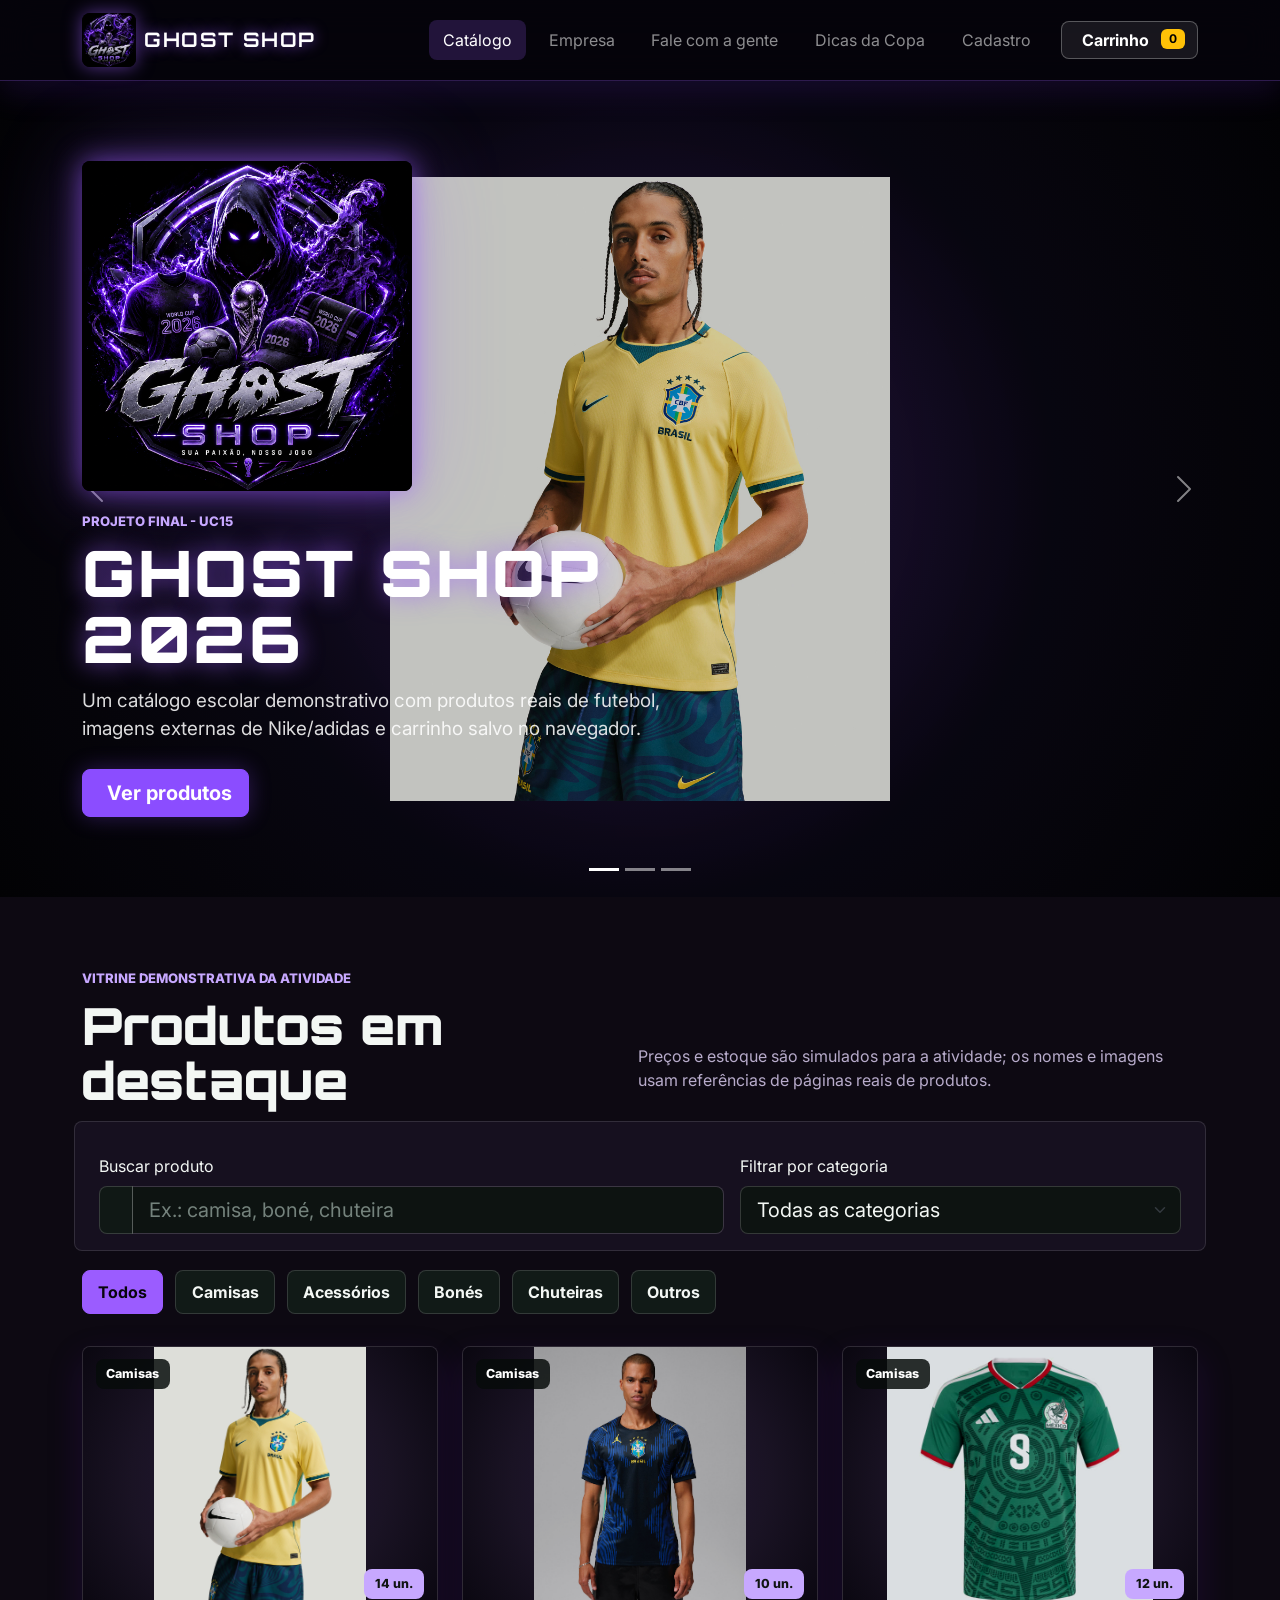
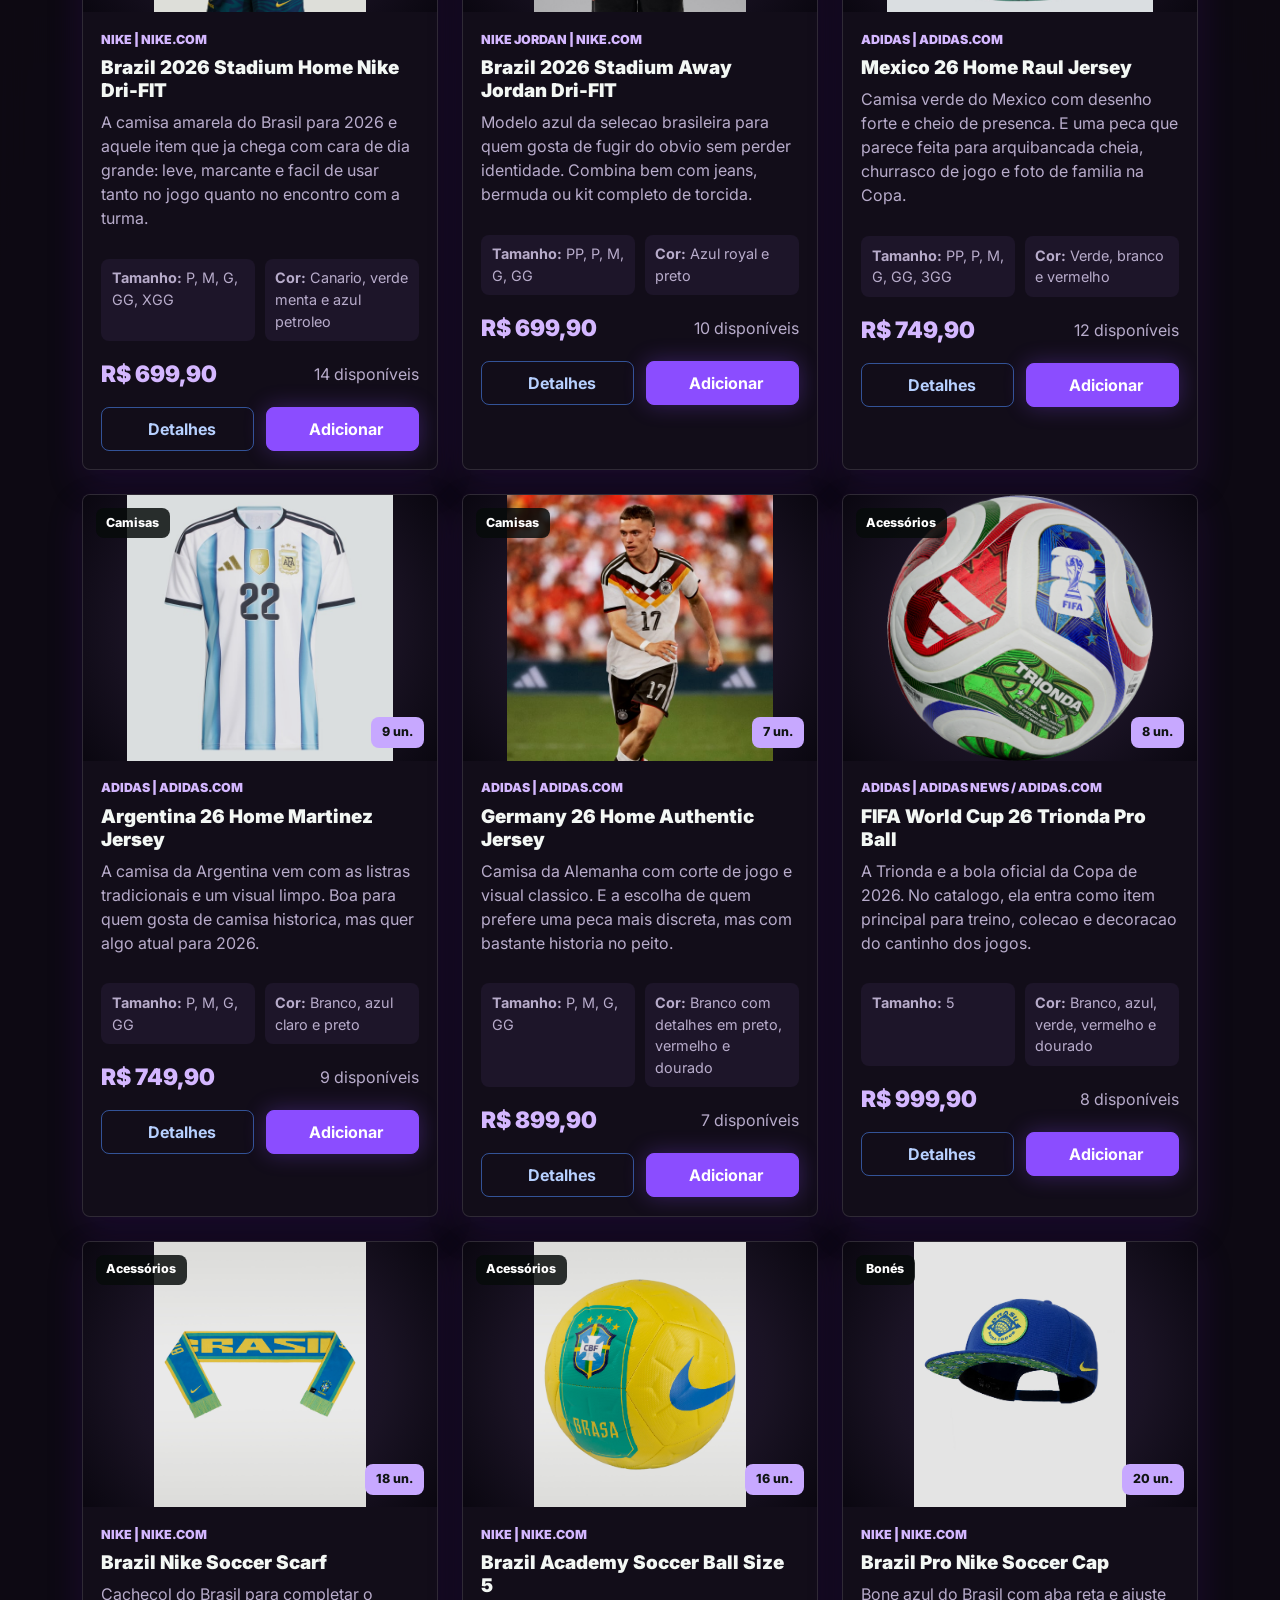
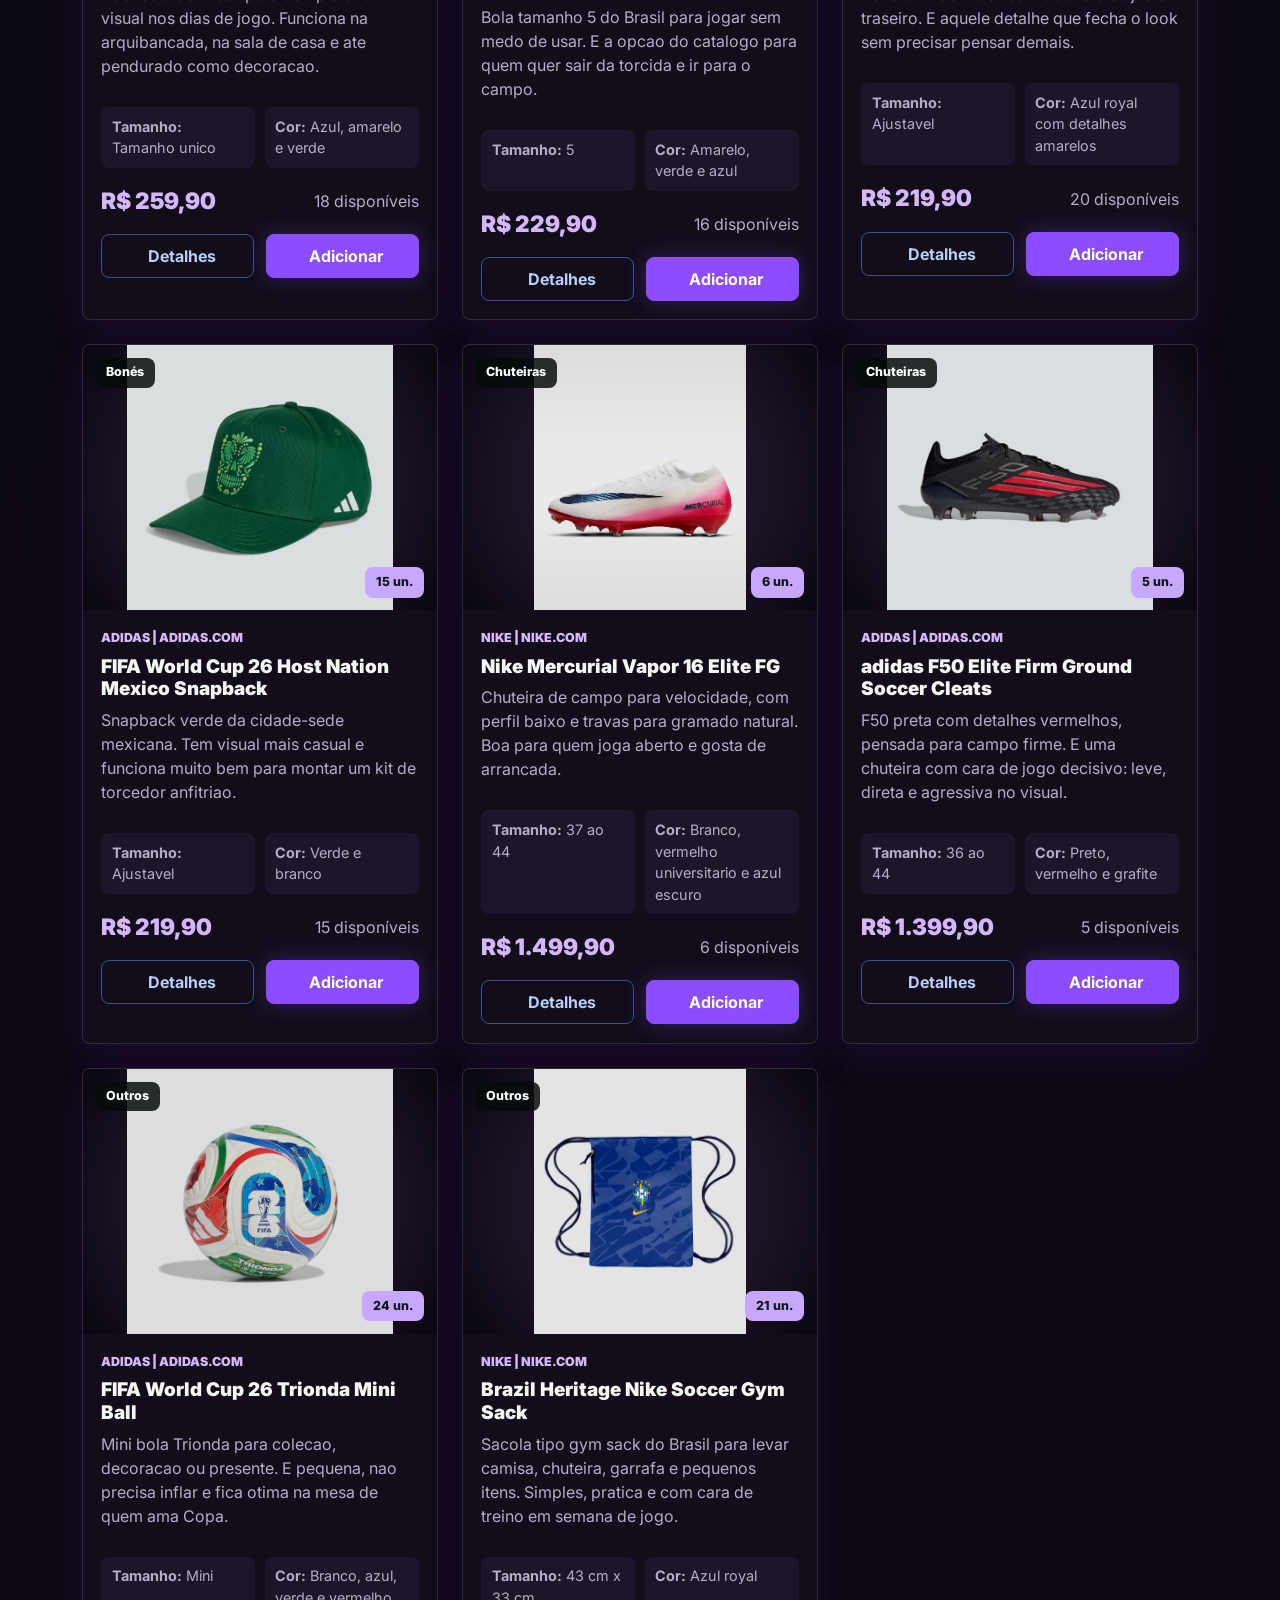
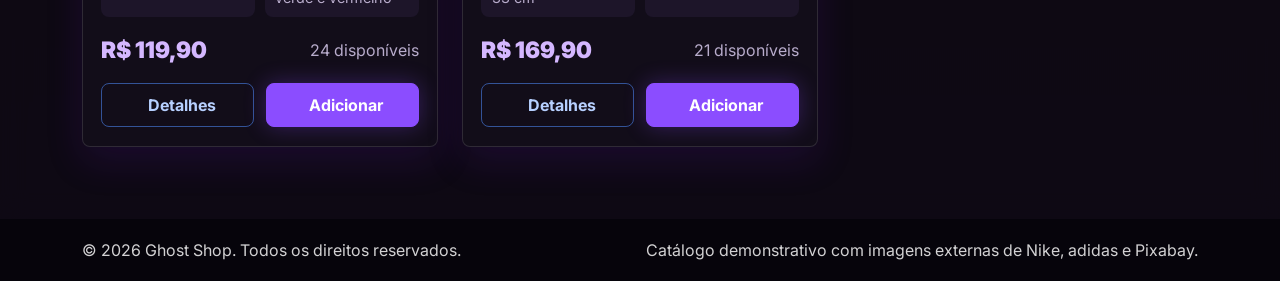
==== index.html @ df24306e "Adicionar site Ghost Shop" ====
<!DOCTYPE html>
<html lang="pt-BR">
<head>
  <meta charset="UTF-8">
  <meta name="viewport" content="width=device-width, initial-scale=1.0">
  <title>Ghost Shop | Catálogo da Copa 2026</title>
  <link href="https://cdn.jsdelivr.net/npm/bootstrap@5.3.3/dist/css/bootstrap.min.css" rel="stylesheet">
  <link rel="stylesheet" href="styles.css">
</head>
<body>
  <nav class="navbar navbar-expand-lg navbar-dark app-navbar sticky-top" aria-label="Navegação principal">
    <div class="container">
      <a class="navbar-brand ghost-brand fw-bold d-flex align-items-center gap-2" href="index.html">
        <img class="nav-logo" src="img/Logo%20copa.png" onerror="this.onerror=null;this.src='img/ghost-shop-logo.svg';" alt="Logo Ghost Shop">
        <span>Ghost Shop</span>
      </a>
      <button class="navbar-toggler" type="button" data-bs-toggle="collapse" data-bs-target="#mainNavbar" aria-controls="mainNavbar" aria-expanded="false" aria-label="Abrir menu">
        <span class="navbar-toggler-icon"></span>
      </button>
      <div class="collapse navbar-collapse" id="mainNavbar">
        <ul class="navbar-nav ms-auto align-items-lg-center gap-lg-2">
          <li class="nav-item"><a class="nav-link active" href="index.html">Catálogo</a></li>
          <li class="nav-item"><a class="nav-link" href="menu1.html">Empresa</a></li>
          <li class="nav-item"><a class="nav-link" href="menu2.html">Fale com a gente</a></li>
          <li class="nav-item"><a class="nav-link" href="menu3.html">Dicas da Copa</a></li>
          <li class="nav-item"><a class="nav-link" href="cadastro.html">Cadastro</a></li>
        </ul>
        <button class="btn btn-cart ms-lg-3 mt-3 mt-lg-0" type="button" data-bs-toggle="offcanvas" data-bs-target="#cartOffcanvas" aria-controls="cartOffcanvas">
          <i data-lucide="shopping-cart" aria-hidden="true"></i>
          Carrinho
          <span class="badge text-bg-warning ms-1" id="cartBadge">0</span>
        </button>
      </div>
    </div>
  </nav>

  <header class="hero-section">
    <div id="cupCarousel" class="carousel slide carousel-fade h-100" data-bs-ride="carousel" data-bs-interval="4200">
      <div class="carousel-indicators">
        <button type="button" data-bs-target="#cupCarousel" data-bs-slide-to="0" class="active" aria-current="true" aria-label="Imagem 1"></button>
        <button type="button" data-bs-target="#cupCarousel" data-bs-slide-to="1" aria-label="Imagem 2"></button>
        <button type="button" data-bs-target="#cupCarousel" data-bs-slide-to="2" aria-label="Imagem 3"></button>
      </div>
      <div class="carousel-inner h-100">
        <div class="carousel-item active h-100">
          <img src="img/produtos/camisa-brasil-2026-home-nike.png" class="d-block w-100 h-100 object-fit-contain hero-product-media" alt="Camisa Brasil 2026 Nike Dri-FIT">
        </div>
        <div class="carousel-item h-100">
          <img src="img/produtos/bola-trionda-pro-2026-adidas.png" class="d-block w-100 h-100 object-fit-contain hero-product-media" alt="Bola adidas Trionda da Copa do Mundo 2026">
        </div>
        <div class="carousel-item h-100">
          <img src="img/produtos/camisa-mexico-2026-home-adidas.jpg" class="d-block w-100 h-100 object-fit-contain hero-product-media" alt="Camisa México 2026 adidas">
        </div>
      </div>
      <button class="carousel-control-prev" type="button" data-bs-target="#cupCarousel" data-bs-slide="prev" aria-label="Imagem anterior">
        <span class="carousel-control-prev-icon" aria-hidden="true"></span>
      </button>
      <button class="carousel-control-next" type="button" data-bs-target="#cupCarousel" data-bs-slide="next" aria-label="Próxima imagem">
        <span class="carousel-control-next-icon" aria-hidden="true"></span>
      </button>
    </div>
    <div class="hero-copy container">
      <img class="hero-logo" src="img/Logo%20copa.png" onerror="this.onerror=null;this.src='img/ghost-shop-logo.svg';" alt="Logo Ghost Shop">
      <p class="hero-kicker">Projeto Final - UC15</p>
      <h1>Ghost Shop 2026</h1>
      <p>Um catálogo escolar demonstrativo com produtos reais de futebol, imagens externas de Nike/adidas e carrinho salvo no navegador.</p>
      <a class="btn btn-primary btn-lg" href="#catalogo">
        <i data-lucide="trophy" aria-hidden="true"></i>
        Ver produtos
      </a>
    </div>
  </header>

  <main>
    <section class="catalog-section" id="catalogo" aria-labelledby="catalogTitle">
      <div class="container">
        <div class="section-heading">
          <div>
            <p class="section-kicker">Vitrine demonstrativa da atividade</p>
            <h2 id="catalogTitle">Produtos em destaque</h2>
          </div>
          <p class="section-note">Preços e estoque são simulados para a atividade; os nomes e imagens usam referências de páginas reais de produtos.</p>
        </div>

        <div class="toolbar row g-3 align-items-end">
          <div class="col-12 col-lg-7">
            <label class="form-label" for="searchInput">Buscar produto</label>
            <div class="input-group input-group-lg">
              <span class="input-group-text"><i data-lucide="search" aria-hidden="true"></i></span>
              <input type="search" id="searchInput" class="form-control" placeholder="Ex.: camisa, boné, chuteira">
            </div>
          </div>
          <div class="col-12 col-lg-5">
            <label class="form-label" for="categoryFilter">Filtrar por categoria</label>
            <select id="categoryFilter" class="form-select form-select-lg">
              <option value="Todos">Todas as categorias</option>
            </select>
          </div>
        </div>

        <div class="category-pills" id="categoryPills" aria-label="Categorias de produtos"></div>
        <div class="row g-4" id="productsGrid" aria-live="polite"></div>
        <p class="empty-state d-none" id="emptyState">Nenhum produto encontrado para essa busca.</p>
      </div>
    </section>
  </main>

  <aside class="offcanvas offcanvas-end cart-panel" tabindex="-1" id="cartOffcanvas" aria-labelledby="cartTitle">
    <div class="offcanvas-header">
      <div>
        <p class="panel-kicker">Compra simulada</p>
        <h2 class="offcanvas-title" id="cartTitle">Carrinho</h2>
      </div>
      <button type="button" class="btn-close btn-close-white" data-bs-dismiss="offcanvas" aria-label="Fechar"></button>
    </div>
    <div class="offcanvas-body d-flex flex-column">
      <div id="cartItems" class="cart-items"></div>
      <div class="cart-summary mt-auto">
        <div class="d-flex justify-content-between align-items-center">
          <span>Total</span>
          <strong id="cartTotal">R$ 0,00</strong>
        </div>
        <button class="btn btn-pay w-100 mt-3" id="paypalButton">
          <i data-lucide="credit-card" aria-hidden="true"></i>
          Pagar com PayPal
        </button>
        <div id="paypal-button-container" class="paypal-button-container d-none"></div>
        <div id="paypalStatus" class="paypal-status d-none" role="status"></div>
        <!-- Integração usando a pasta local C:\xampp\htdocs\paypal:
          ../paypal/paypal-config.js
          ../paypal/api/create-order.php
          ../paypal/api/capture-order.php
        -->
      </div>
    </div>
  </aside>

  <div class="modal fade" id="productModal" tabindex="-1" aria-labelledby="productModalTitle" aria-hidden="true">
    <div class="modal-dialog modal-lg modal-dialog-centered">
      <div class="modal-content product-modal">
        <div class="modal-header">
          <div>
            <p class="panel-kicker mb-1" id="modalCategory">Categoria</p>
            <h2 class="modal-title" id="productModalTitle">Produto</h2>
          </div>
          <button type="button" class="btn-close" data-bs-dismiss="modal" aria-label="Fechar"></button>
        </div>
        <div class="modal-body">
          <div class="row g-4 align-items-center">
            <div class="col-md-6">
              <img id="modalImage" class="modal-product-image" src="" alt="">
            </div>
            <div class="col-md-6">
              <p id="modalDescription" class="lead"></p>
              <dl class="product-specs">
                <div><dt>Preço</dt><dd id="modalPrice"></dd></div>
                <div><dt>Tamanho</dt><dd id="modalSize"></dd></div>
                <div><dt>Cor</dt><dd id="modalColor"></dd></div>
                <div><dt>Disponível</dt><dd id="modalStock"></dd></div>
                <div><dt>Fonte da imagem</dt><dd id="modalSource"></dd></div>
              </dl>
              <button class="btn btn-primary w-100" id="modalAddButton">
                <i data-lucide="shopping-bag" aria-hidden="true"></i>
                Adicionar ao carrinho
              </button>
            </div>
          </div>
        </div>
      </div>
    </div>
  </div>

  <footer class="site-footer">
    <div class="container d-flex flex-column flex-md-row justify-content-between gap-2">
      <span>&copy; 2026 Ghost Shop. Todos os direitos reservados.</span>
      <span>Catálogo demonstrativo com imagens externas de Nike, adidas e Pixabay.</span>
    </div>
  </footer>

  <script src="https://cdn.jsdelivr.net/npm/bootstrap@5.3.3/dist/js/bootstrap.bundle.min.js"></script>
  <script src="https://unpkg.com/lucide@latest"></script>
  <script src="../paypal/paypal-config.js"></script>
  <script src="script.js"></script>
</body>
</html>
---- styles.css ----
@import url("https://fonts.googleapis.com/css2?family=Inter:wght@400;600;700;800;900&family=Orbitron:wght@600;700;800;900&display=swap");

:root {
  --ink: #f3f7f4;
  --muted: #b8accb;
  --surface: rgba(13, 9, 18, 0.95);
  --surface-strong: #16101f;
  --field: #9b5cff;
  --field-dark: #d4b7ff;
  --gold: #c7a8ff;
  --blue: #8b4dff;
  --red: #ff6464;
  --line: rgba(255, 255, 255, 0.12);
  --shadow: 0 18px 54px rgba(78, 21, 154, 0.28);
}

* {
  box-sizing: border-box;
}

html {
  scroll-behavior: smooth;
}

body {
  min-height: 100vh;
  margin: 0;
  color: var(--ink);
  font-family: "Inter", Arial, Helvetica, sans-serif;
  letter-spacing: 0;
  background:
    linear-gradient(180deg, rgba(4, 3, 8, 0.92), rgba(18, 8, 34, 0.9)),
    url("https://cdn.pixabay.com/photo/2016/11/29/02/05/audience-1866738_1280.jpg") center / cover fixed;
}

img {
  max-width: 100%;
}

a {
  color: inherit;
}

.text-muted {
  color: var(--muted) !important;
}

.app-navbar {
  background: rgba(5, 4, 10, 0.96);
  backdrop-filter: blur(16px);
  border-bottom: 1px solid rgba(155, 92, 255, 0.28);
  box-shadow: 0 12px 30px rgba(82, 30, 160, 0.2);
}

.navbar-brand,
.nav-link {
  letter-spacing: 0;
}

.ghost-brand span {
  font-family: "Orbitron", Arial, sans-serif;
  letter-spacing: 0.08em;
  text-transform: uppercase;
  text-shadow: 0 0 14px rgba(155, 92, 255, 0.75);
}

.nav-logo {
  width: 54px;
  height: 54px;
  border-radius: 8px;
  object-fit: contain;
  background: #030305;
  box-shadow: 0 0 18px rgba(155, 92, 255, 0.55);
}

.nav-link {
  border-radius: 8px;
  padding-inline: 0.9rem !important;
}

.nav-link.active,
.nav-link:hover {
  background: rgba(155, 92, 255, 0.2);
}

.btn {
  display: inline-flex;
  align-items: center;
  justify-content: center;
  gap: 0.5rem;
  border-radius: 8px;
  font-weight: 700;
}

.btn svg,
.input-group-text svg,
.contact-list svg,
.value-card svg {
  width: 1.1rem;
  height: 1.1rem;
}

.btn-primary {
  --bs-btn-bg: var(--blue);
  --bs-btn-border-color: var(--blue);
  --bs-btn-hover-bg: #6e35dd;
  --bs-btn-hover-border-color: #6e35dd;
  --bs-btn-color: #ffffff;
  box-shadow: 0 0 22px rgba(139, 77, 255, 0.3);
}

.btn-outline-primary {
  --bs-btn-color: #b7d0ff;
  --bs-btn-border-color: rgba(79, 140, 255, 0.55);
  --bs-btn-hover-bg: var(--blue);
  --bs-btn-hover-border-color: var(--blue);
  --bs-btn-hover-color: #ffffff;
}

.btn-cart {
  color: #ffffff;
  border: 1px solid rgba(255, 255, 255, 0.28);
  background: rgba(255, 255, 255, 0.08);
}

.btn-cart:hover {
  color: #ffffff;
  background: rgba(255, 255, 255, 0.16);
}

.btn-pay {
  color: #0f2239;
  background: var(--gold);
  border: 0;
}

.btn-pay:hover {
  color: #0f2239;
  background: #ffbf24;
}

.paypal-button-container {
  margin-top: 1rem;
  min-height: 150px;
}

.paypal-status {
  margin-top: 0.9rem;
  padding: 0.85rem;
  border: 1px solid rgba(155, 92, 255, 0.32);
  border-radius: 8px;
  color: var(--field-dark);
  background: rgba(155, 92, 255, 0.12);
  line-height: 1.45;
}

.paypal-status.success {
  color: #9effc8;
  border-color: rgba(62, 219, 126, 0.42);
  background: rgba(62, 219, 126, 0.12);
}

.paypal-status.error {
  color: #ffb6b6;
  border-color: rgba(255, 100, 100, 0.42);
  background: rgba(255, 100, 100, 0.12);
}

.hero-section {
  position: relative;
  min-height: 72vh;
  overflow: hidden;
  color: #ffffff;
  background: #05040a;
}

.hero-section::after {
  position: absolute;
  inset: 0;
  content: "";
  background:
    linear-gradient(90deg, rgba(4, 3, 8, 0.94), rgba(10, 5, 19, 0.6) 52%, rgba(10, 5, 19, 0.24)),
    linear-gradient(0deg, rgba(4, 3, 8, 0.9), transparent 36%);
  pointer-events: none;
}

.hero-section .carousel,
.hero-section .carousel-inner {
  position: absolute;
  inset: 0;
}

.hero-product-media {
  padding: clamp(3rem, 8vw, 6rem);
  background: radial-gradient(circle at center, rgba(155, 92, 255, 0.28), #090712 55%, #030305);
  filter: brightness(0.82) saturate(1.1);
}

.hero-logo {
  width: min(330px, 82vw);
  margin-bottom: 1.3rem;
  border-radius: 8px;
  object-fit: contain;
  background: #030305;
  box-shadow:
    0 0 28px rgba(155, 92, 255, 0.68),
    0 0 90px rgba(155, 92, 255, 0.28);
}

.hero-copy {
  position: relative;
  z-index: 2;
  display: flex;
  min-height: 72vh;
  flex-direction: column;
  align-items: flex-start;
  justify-content: center;
  padding-block: 5rem;
}

.hero-kicker,
.section-kicker,
.panel-kicker {
  margin: 0 0 0.55rem;
  font-size: 0.82rem;
  font-weight: 800;
  text-transform: uppercase;
  color: var(--gold);
}

.hero-copy h1 {
  max-width: 760px;
  margin: 0 0 1rem;
  font-size: clamp(2.25rem, 5vw, 4.85rem);
  line-height: 1.02;
  font-weight: 900;
  font-family: "Orbitron", Arial, sans-serif;
  letter-spacing: 0.04em;
  text-transform: uppercase;
  text-shadow: 0 0 24px rgba(155, 92, 255, 0.65);
}

.hero-copy p:not(.hero-kicker) {
  max-width: 620px;
  margin-bottom: 1.6rem;
  font-size: 1.18rem;
  color: rgba(255, 255, 255, 0.86);
}

.catalog-section,
.page-section,
.values-section {
  background: var(--surface);
  backdrop-filter: blur(12px);
}

.catalog-section {
  padding: 4.5rem 0;
}

.content-page {
  padding: 4.5rem 0;
}

.page-section,
.values-section {
  padding: 3rem;
  border: 1px solid var(--line);
  box-shadow: var(--shadow);
}

.values-section {
  margin-top: 2rem;
}

.section-heading {
  display: flex;
  gap: 1.5rem;
  align-items: end;
  justify-content: space-between;
  margin-bottom: 1.8rem;
}

.section-heading h2,
.page-section h1 {
  margin: 0;
  font-size: clamp(2rem, 4vw, 3.3rem);
  line-height: 1.08;
  font-weight: 900;
  font-family: "Orbitron", Arial, sans-serif;
}

.section-note,
.page-lead {
  max-width: 560px;
  color: var(--muted);
}

.toolbar {
  margin-bottom: 1.2rem;
  padding: 1rem;
  border: 1px solid var(--line);
  border-radius: 8px;
  background: var(--surface-strong);
}

.form-control,
.form-select,
.input-group-text {
  border-radius: 8px;
  border-color: rgba(255, 255, 255, 0.16);
}

.form-control,
.form-select {
  color: var(--ink);
  background-color: #0d1311;
}

.form-control::placeholder {
  color: #74827c;
}

.form-control:focus,
.form-select:focus {
  color: var(--ink);
  border-color: rgba(155, 92, 255, 0.75);
  background-color: #16101f;
  box-shadow: 0 0 0 0.22rem rgba(155, 92, 255, 0.18);
}

.form-select option {
  color: #f3f7f4;
  background: #101815;
}

.input-group > .input-group-text {
  color: var(--field-dark);
  background: #101815;
}

.category-pills {
  display: flex;
  flex-wrap: wrap;
  gap: 0.75rem;
  margin: 0 0 2rem;
}

.category-pill {
  min-height: 42px;
  padding: 0.55rem 0.95rem;
  color: var(--ink);
  border: 1px solid rgba(255, 255, 255, 0.14);
  background: #111a17;
}

.category-pill.active,
.category-pill:hover {
  color: #07040d;
  border-color: var(--field);
  background: var(--field);
}

.product-card {
  height: 100%;
  overflow: hidden;
  border: 1px solid var(--line);
  border-radius: 8px;
  background: #120d19;
  box-shadow: 0 14px 36px rgba(78, 21, 154, 0.2);
}

.product-image-wrap {
  position: relative;
  aspect-ratio: 4 / 3;
  overflow: hidden;
  background: radial-gradient(circle at center, rgba(155, 92, 255, 0.14), #1a1324 58%, #0a0710);
}

.product-image-wrap img {
  width: 100%;
  height: 100%;
  object-fit: contain;
  filter: brightness(0.92) contrast(1.03);
  transition: transform 0.3s ease;
}

.product-card:hover img {
  transform: scale(1.04);
}

.product-card:hover {
  border-color: rgba(155, 92, 255, 0.45);
  box-shadow: 0 18px 44px rgba(155, 92, 255, 0.24);
}

.product-category {
  position: absolute;
  top: 0.8rem;
  left: 0.8rem;
  padding: 0.35rem 0.65rem;
  border-radius: 8px;
  color: #ffffff;
  font-size: 0.78rem;
  font-weight: 800;
  background: rgba(7, 11, 10, 0.84);
}

.stock-chip {
  position: absolute;
  right: 0.8rem;
  bottom: 0.8rem;
  padding: 0.38rem 0.7rem;
  border-radius: 8px;
  color: #101412;
  font-size: 0.78rem;
  font-weight: 800;
  background: var(--gold);
}

.product-body {
  display: flex;
  min-height: 330px;
  flex-direction: column;
  padding: 1.15rem;
}

.brand-label {
  margin-bottom: 0.5rem;
  color: var(--field-dark);
  font-size: 0.78rem;
  font-weight: 900;
  text-transform: uppercase;
}

.product-body h3 {
  margin: 0 0 0.45rem;
  font-size: 1.18rem;
  font-weight: 900;
}

.product-body p {
  color: var(--muted);
}

.price-row {
  display: flex;
  flex-wrap: wrap;
  gap: 0.5rem;
  align-items: center;
  justify-content: space-between;
  margin-top: auto;
}

.product-price {
  color: var(--field-dark);
  font-size: 1.42rem;
  font-weight: 900;
}

.product-meta {
  display: grid;
  grid-template-columns: 1fr 1fr;
  gap: 0.6rem;
  margin: 0.8rem 0 1rem;
}

.product-meta span {
  padding: 0.55rem 0.65rem;
  border-radius: 8px;
  color: var(--muted);
  background: #1d1529;
  font-size: 0.9rem;
}

.product-actions {
  display: grid;
  grid-template-columns: 1fr 1fr;
  gap: 0.7rem;
  margin-top: 1rem;
}

.product-actions .btn {
  min-height: 44px;
}

.empty-state {
  padding: 2rem;
  border-radius: 8px;
  color: var(--muted);
  text-align: center;
  background: #111816;
}

.cart-panel {
  color: #ffffff;
  background: #090610;
}

.cart-panel .offcanvas-header {
  border-bottom: 1px solid rgba(255, 255, 255, 0.12);
}

.cart-items {
  display: grid;
  gap: 1rem;
}

.cart-item {
  display: grid;
  grid-template-columns: 78px 1fr;
  gap: 0.9rem;
  padding: 0.85rem;
  border: 1px solid rgba(255, 255, 255, 0.12);
  border-radius: 8px;
  background: rgba(255, 255, 255, 0.05);
}

.cart-item img {
  width: 78px;
  height: 78px;
  border-radius: 8px;
  object-fit: contain;
  background: #202a26;
  filter: brightness(0.92) contrast(1.03);
}

.cart-item h3 {
  margin: 0;
  font-size: 1rem;
  font-weight: 800;
}

.cart-item p {
  margin: 0.15rem 0 0.6rem;
  color: rgba(255, 255, 255, 0.7);
}

.cart-controls {
  display: flex;
  flex-wrap: wrap;
  gap: 0.5rem;
  align-items: center;
}

.cart-controls input {
  width: 78px;
  min-height: 38px;
  border: 0;
  border-radius: 8px;
  color: var(--ink);
  background: #1d1529;
  text-align: center;
}

.cart-summary {
  padding-top: 1rem;
  border-top: 1px solid rgba(255, 255, 255, 0.12);
  font-size: 1.1rem;
}

.cart-empty {
  padding: 1.25rem;
  border-radius: 8px;
  color: rgba(255, 255, 255, 0.72);
  background: rgba(255, 255, 255, 0.07);
}

.product-modal {
  color: var(--ink);
  border: 1px solid var(--line);
  border-radius: 8px;
  background: #120d19;
}

.product-modal .modal-header {
  border-bottom: 1px solid var(--line);
}

.product-modal .btn-close {
  filter: invert(1) grayscale(1);
}

.modal-product-image {
  width: 100%;
  aspect-ratio: 4 / 3;
  border-radius: 8px;
  object-fit: contain;
  background: radial-gradient(circle at center, rgba(155, 92, 255, 0.14), #1a1324 58%, #0a0710);
  filter: brightness(0.92) contrast(1.03);
}

.product-specs {
  display: grid;
  gap: 0.7rem;
  margin: 1.5rem 0;
}

.product-specs div {
  display: flex;
  justify-content: space-between;
  gap: 1rem;
  padding: 0.75rem 0;
  border-bottom: 1px solid var(--line);
}

.product-specs dt {
  color: var(--muted);
  font-weight: 700;
}

.product-specs dd {
  margin: 0;
  text-align: right;
  font-weight: 800;
}

.feature-image {
  width: 100%;
  max-height: 430px;
  border-radius: 8px;
  object-fit: contain;
  background: radial-gradient(circle at center, rgba(155, 92, 255, 0.14), #1a1324 58%, #0a0710);
  filter: brightness(0.92) contrast(1.03);
  box-shadow: var(--shadow);
}

.value-card,
.tip-card,
.form-surface {
  height: 100%;
  border: 1px solid var(--line);
  border-radius: 8px;
  background: #120d19;
  box-shadow: 0 12px 32px rgba(78, 21, 154, 0.2);
}

.value-card {
  padding: 1.3rem;
}

.value-card svg {
  width: 2rem;
  height: 2rem;
  margin-bottom: 1rem;
  color: var(--field);
}

.value-card h3,
.tip-card h3 {
  margin-bottom: 0.55rem;
  font-size: 1.2rem;
  font-weight: 900;
}

.value-card p,
.tip-card p {
  margin: 0;
  color: var(--muted);
}

.tip-card {
  overflow: hidden;
}

.tip-card img {
  width: 100%;
  aspect-ratio: 16 / 10;
  object-fit: contain;
  background: radial-gradient(circle at center, rgba(155, 92, 255, 0.14), #1a1324 58%, #0a0710);
  filter: brightness(0.92) contrast(1.03);
}

.tip-card div {
  padding: 1.2rem;
}

.form-surface {
  padding: 1.5rem;
}

.form-feedback {
  color: var(--field-dark);
  font-weight: 800;
}

.contact-list {
  display: grid;
  gap: 0.75rem;
  margin-top: 1.4rem;
}

.contact-list p {
  display: flex;
  gap: 0.65rem;
  align-items: center;
  margin: 0;
  color: var(--ink);
  font-weight: 700;
}

.contact-list svg {
  color: var(--blue);
}

.contact-list a {
  color: var(--ink);
  text-decoration: none;
}

.contact-list a:hover {
  color: var(--field-dark);
}

.contact-actions {
  display: flex;
  flex-wrap: wrap;
  gap: 0.75rem;
  margin-top: 1.3rem;
}

.site-footer {
  padding: 1.2rem 0;
  color: rgba(255, 255, 255, 0.82);
  background: rgba(5, 4, 10, 0.96);
}

@media (max-width: 991px) {
  .section-heading {
    align-items: flex-start;
    flex-direction: column;
  }

  .hero-section,
  .hero-copy {
    min-height: 68vh;
  }

  .page-section,
  .values-section {
    padding: 2rem;
  }
}

@media (max-width: 575px) {
  .hero-copy {
    padding-block: 4rem;
  }

  .hero-copy p:not(.hero-kicker) {
    font-size: 1rem;
  }

  .catalog-section,
  .content-page {
    padding: 2.5rem 0;
  }

  .page-section,
  .values-section {
    padding: 1.25rem;
  }

  .product-actions {
    grid-template-columns: 1fr;
  }

  .product-meta {
    grid-template-columns: 1fr;
  }

  .cart-item {
    grid-template-columns: 64px 1fr;
  }

  .cart-item img {
    width: 64px;
    height: 64px;
  }
}
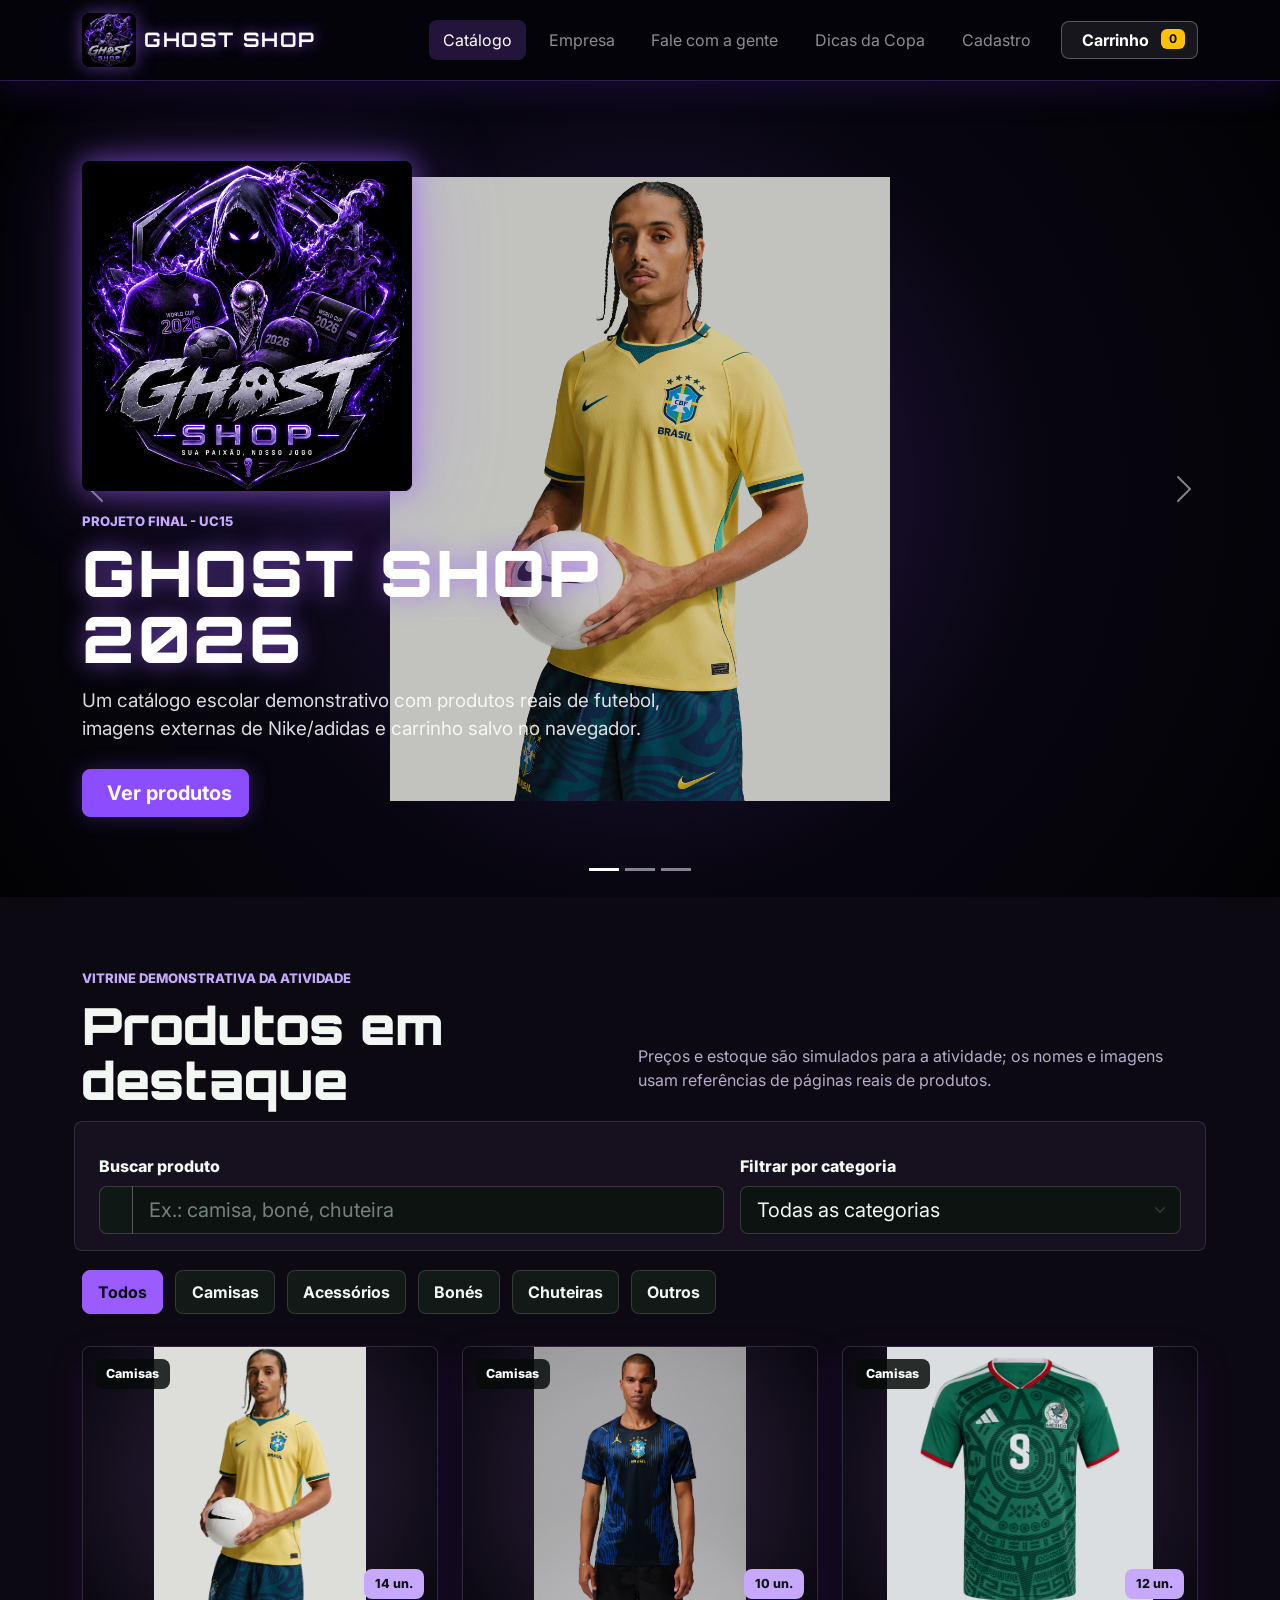
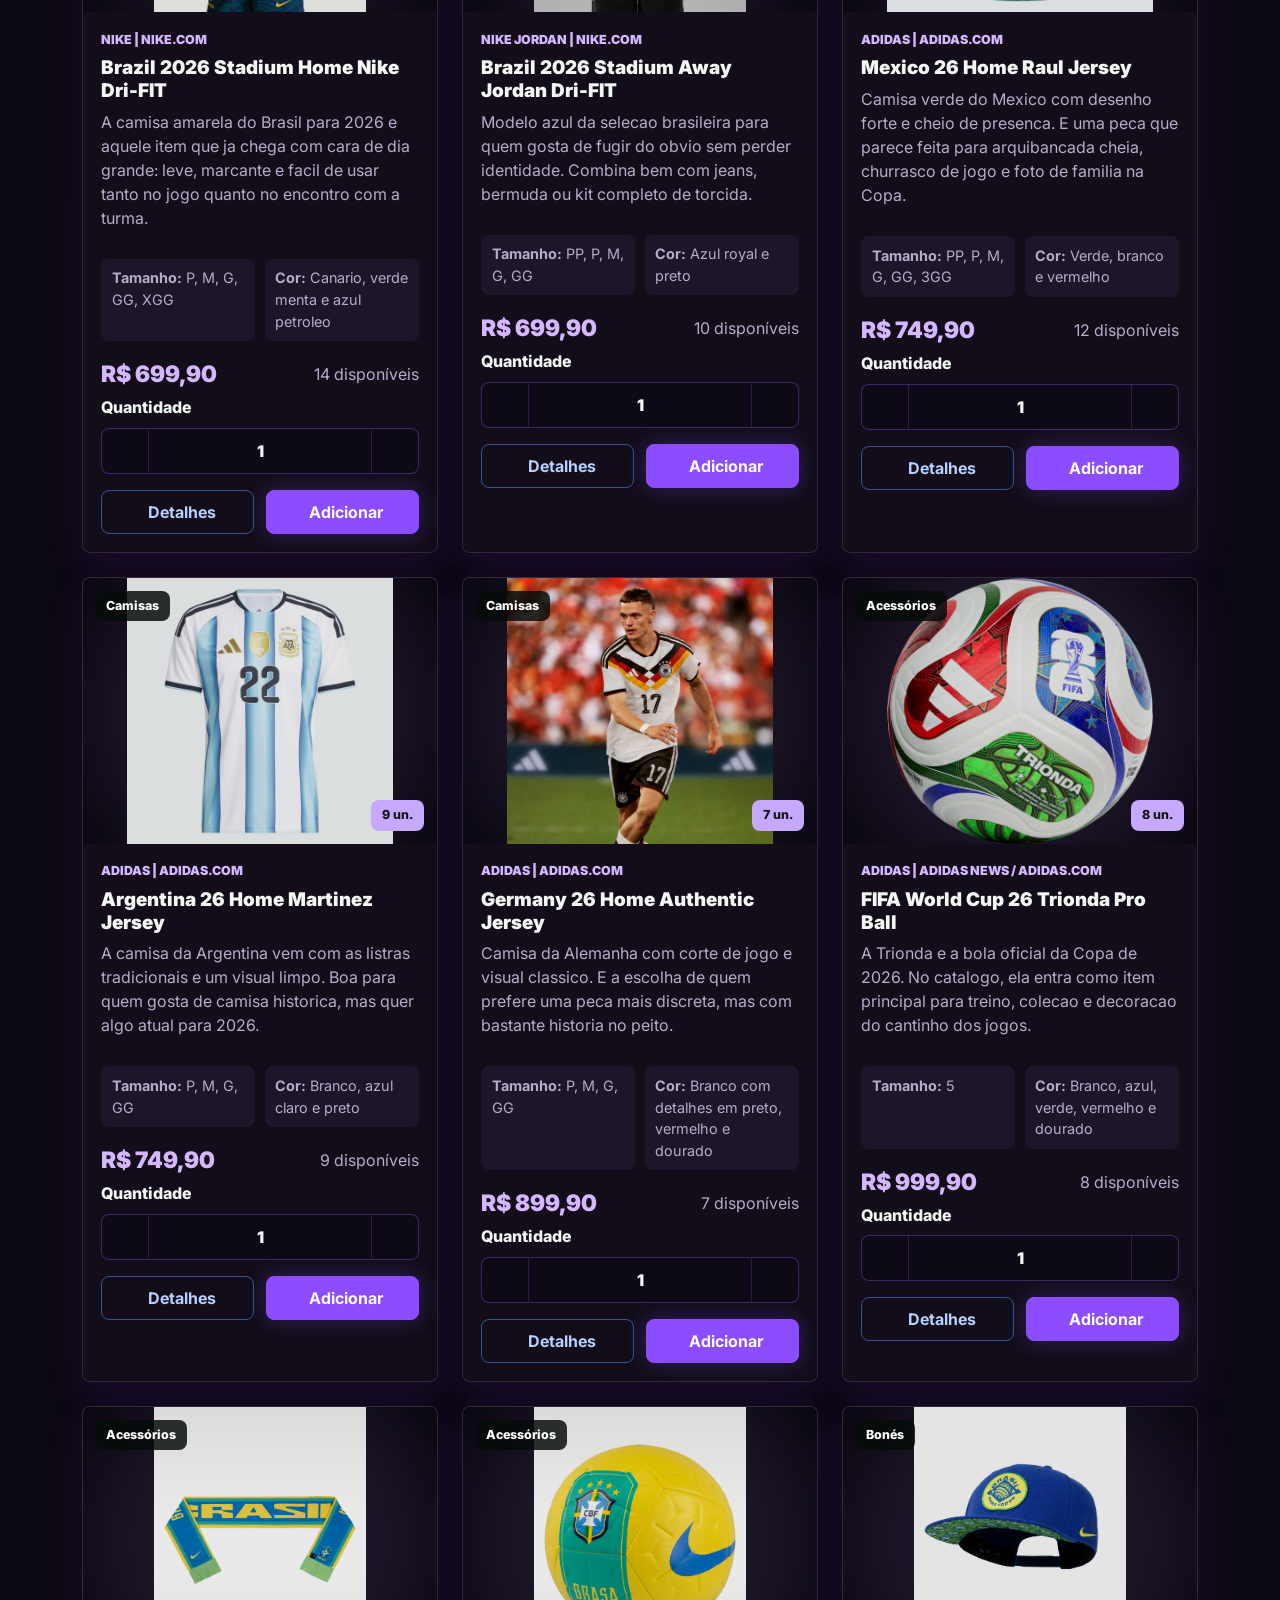
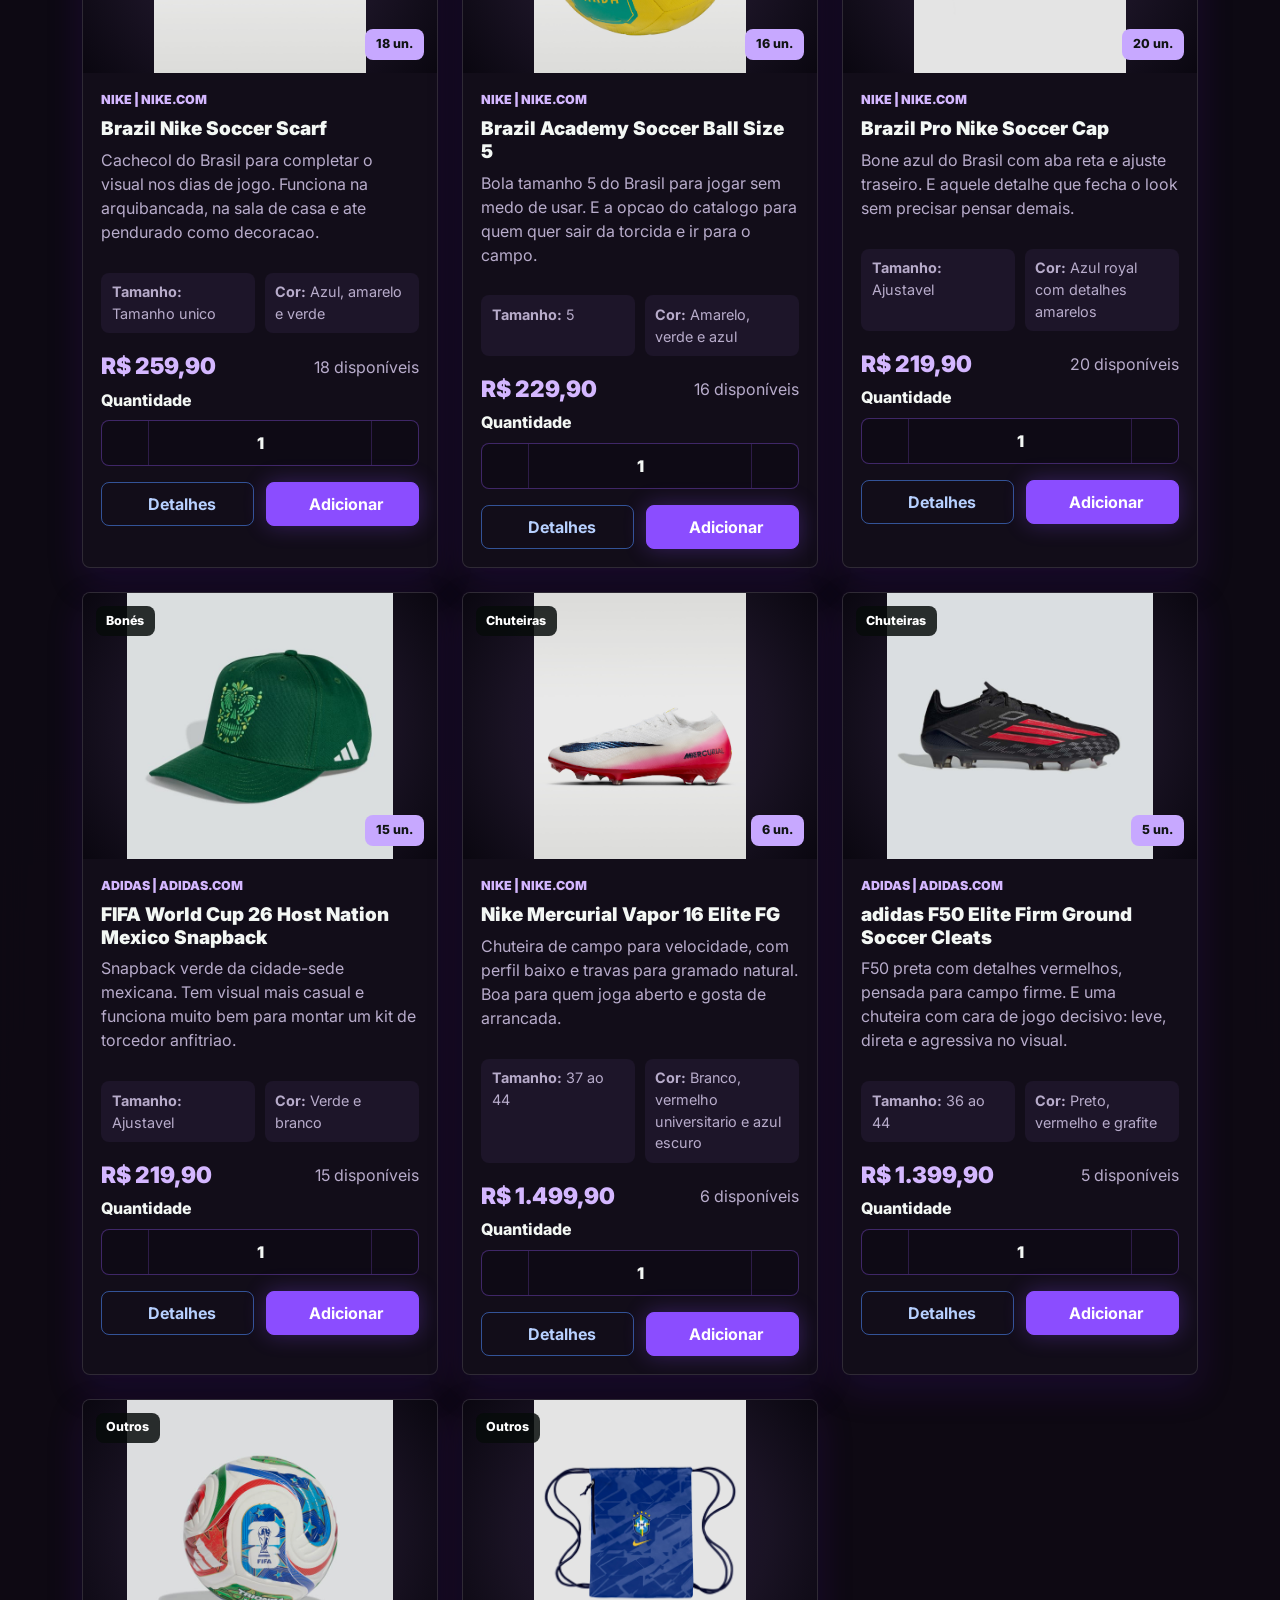
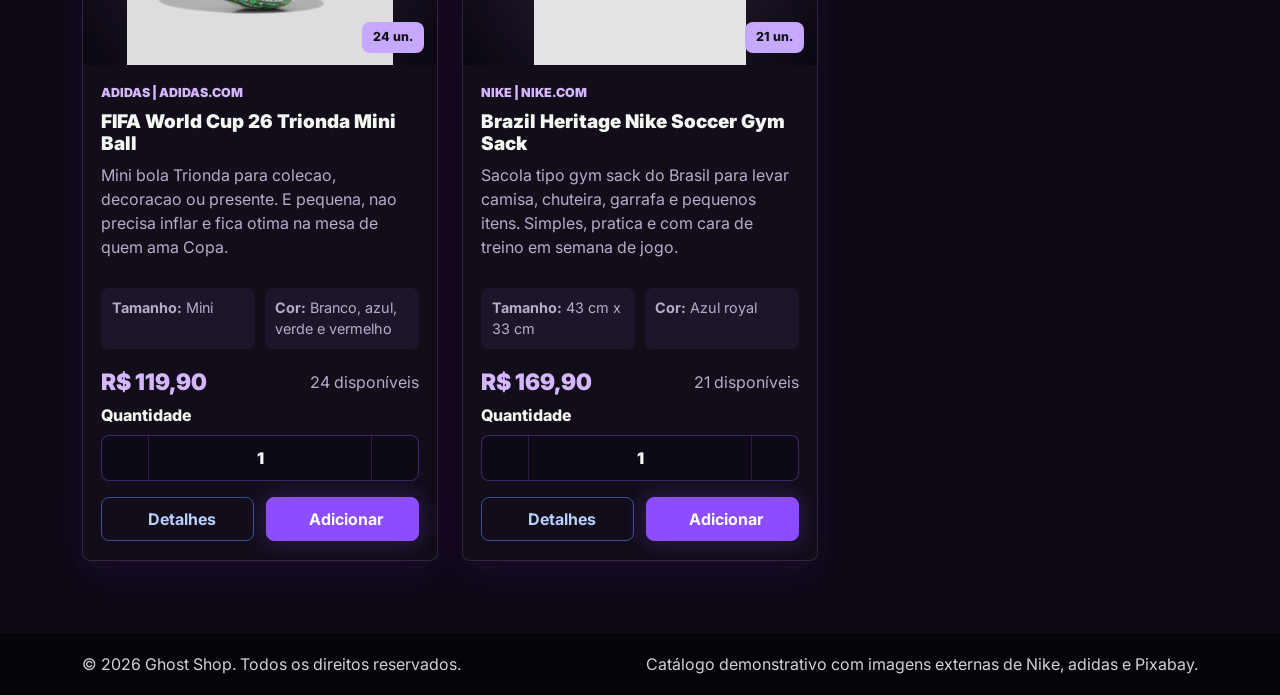
==== commit ef862397: "Melhorar seleção de quantidade responsiva" ====
--- a/index.html
+++ b/index.html
@@ -159,6 +159,18 @@
                 <div><dt>Disponível</dt><dd id="modalStock"></dd></div>
                 <div><dt>Fonte da imagem</dt><dd id="modalSource"></dd></div>
               </dl>
+              <div class="modal-buy-box">
+                <label for="modalQuantity">Quantidade</label>
+                <div class="quantity-control modal-quantity" id="modalQuantityControls" aria-label="Selecionar quantidade do produto">
+                  <button type="button" data-action="decrease-modal" aria-label="Diminuir quantidade">
+                    <i data-lucide="minus" aria-hidden="true"></i>
+                  </button>
+                  <input id="modalQuantity" class="quantity-input" type="number" min="1" value="1" inputmode="numeric">
+                  <button type="button" data-action="increase-modal" aria-label="Aumentar quantidade">
+                    <i data-lucide="plus" aria-hidden="true"></i>
+                  </button>
+                </div>
+              </div>
               <button class="btn btn-primary w-100" id="modalAddButton">
                 <i data-lucide="shopping-bag" aria-hidden="true"></i>
                 Adicionar ao carrinho
--- a/styles.css
+++ b/styles.css
@@ -304,6 +304,13 @@
   background: var(--surface-strong);
 }
 
+.toolbar .form-label,
+.quantity-row label,
+.modal-buy-box label {
+  color: var(--ink);
+  font-weight: 800;
+}
+
 .form-control,
 .form-select,
 .input-group-text {
@@ -420,7 +427,7 @@
 
 .product-body {
   display: flex;
-  min-height: 330px;
+  min-height: 410px;
   flex-direction: column;
   padding: 1.15rem;
 }
@@ -473,6 +480,65 @@
   font-size: 0.9rem;
 }
 
+.quantity-row {
+  display: grid;
+  gap: 0.55rem;
+  margin-top: 0.25rem;
+}
+
+.quantity-control {
+  display: grid;
+  grid-template-columns: 46px minmax(64px, 1fr) 46px;
+  min-height: 46px;
+  overflow: hidden;
+  border: 1px solid rgba(155, 92, 255, 0.35);
+  border-radius: 8px;
+  background: #0e0a15;
+}
+
+.quantity-control button,
+.quantity-control input {
+  min-width: 0;
+  border: 0;
+  color: var(--ink);
+  background: transparent;
+}
+
+.quantity-control button {
+  display: inline-flex;
+  align-items: center;
+  justify-content: center;
+  color: var(--field-dark);
+  cursor: pointer;
+  transition: background 0.18s ease, color 0.18s ease;
+}
+
+.quantity-control button:hover,
+.quantity-control button:focus-visible {
+  color: #ffffff;
+  background: rgba(155, 92, 255, 0.32);
+  outline: none;
+}
+
+.quantity-control svg {
+  width: 1.1rem;
+  height: 1.1rem;
+}
+
+.quantity-control input {
+  width: 100%;
+  font-weight: 900;
+  text-align: center;
+  border-inline: 1px solid rgba(155, 92, 255, 0.22);
+  -moz-appearance: textfield;
+}
+
+.quantity-control input::-webkit-outer-spin-button,
+.quantity-control input::-webkit-inner-spin-button {
+  margin: 0;
+  -webkit-appearance: none;
+}
+
 .product-actions {
   display: grid;
   grid-template-columns: 1fr 1fr;
@@ -495,6 +561,7 @@
 .cart-panel {
   color: #ffffff;
   background: #090610;
+  width: min(100%, 460px) !important;
 }
 
 .cart-panel .offcanvas-header {
@@ -508,8 +575,8 @@
 
 .cart-item {
   display: grid;
-  grid-template-columns: 78px 1fr;
-  gap: 0.9rem;
+  grid-template-columns: 88px 1fr;
+  gap: 1rem;
   padding: 0.85rem;
   border: 1px solid rgba(255, 255, 255, 0.12);
   border-radius: 8px;
@@ -517,8 +584,8 @@
 }
 
 .cart-item img {
-  width: 78px;
-  height: 78px;
+  width: 88px;
+  height: 88px;
   border-radius: 8px;
   object-fit: contain;
   background: #202a26;
@@ -537,20 +604,16 @@
 }
 
 .cart-controls {
-  display: flex;
-  flex-wrap: wrap;
-  gap: 0.5rem;
+  display: grid;
+  grid-template-columns: 1fr auto;
+  gap: 0.65rem;
   align-items: center;
 }
 
-.cart-controls input {
-  width: 78px;
-  min-height: 38px;
-  border: 0;
-  border-radius: 8px;
-  color: var(--ink);
-  background: #1d1529;
-  text-align: center;
+.cart-quantity {
+  grid-template-columns: 42px 62px 42px;
+  width: max-content;
+  min-height: 40px;
 }
 
 .cart-summary {
@@ -613,6 +676,21 @@
   margin: 0;
   text-align: right;
   font-weight: 800;
+}
+
+.modal-buy-box {
+  display: grid;
+  gap: 0.65rem;
+  margin: 1.2rem 0;
+  padding: 1rem;
+  border: 1px solid rgba(155, 92, 255, 0.26);
+  border-radius: 8px;
+  background: rgba(155, 92, 255, 0.09);
+}
+
+.modal-quantity {
+  grid-template-columns: 52px minmax(82px, 1fr) 52px;
+  max-width: 260px;
 }
 
 .feature-image {
@@ -740,6 +818,10 @@
   .values-section {
     padding: 2rem;
   }
+
+  .product-body {
+    min-height: 390px;
+  }
 }
 
 @media (max-width: 575px) {
@@ -761,6 +843,30 @@
     padding: 1.25rem;
   }
 
+  .toolbar {
+    padding: 0.85rem;
+  }
+
+  .category-pills {
+    flex-wrap: nowrap;
+    margin-inline: -0.25rem;
+    padding: 0.1rem 0.25rem 0.35rem;
+    overflow-x: auto;
+  }
+
+  .category-pill {
+    flex: 0 0 auto;
+  }
+
+  .product-body {
+    min-height: auto;
+  }
+
+  .quantity-control {
+    grid-template-columns: 52px minmax(72px, 1fr) 52px;
+    min-height: 52px;
+  }
+
   .product-actions {
     grid-template-columns: 1fr;
   }
@@ -770,11 +876,29 @@
   }
 
   .cart-item {
-    grid-template-columns: 64px 1fr;
+    grid-template-columns: 72px 1fr;
   }
 
   .cart-item img {
-    width: 64px;
-    height: 64px;
-  }
-}
+    width: 72px;
+    height: 72px;
+  }
+
+  .cart-controls {
+    grid-template-columns: 1fr;
+  }
+
+  .cart-quantity {
+    width: 100%;
+    grid-template-columns: 52px 1fr 52px;
+    min-height: 48px;
+  }
+
+  .cart-controls .btn {
+    min-height: 44px;
+  }
+
+  .modal-quantity {
+    max-width: none;
+  }
+}
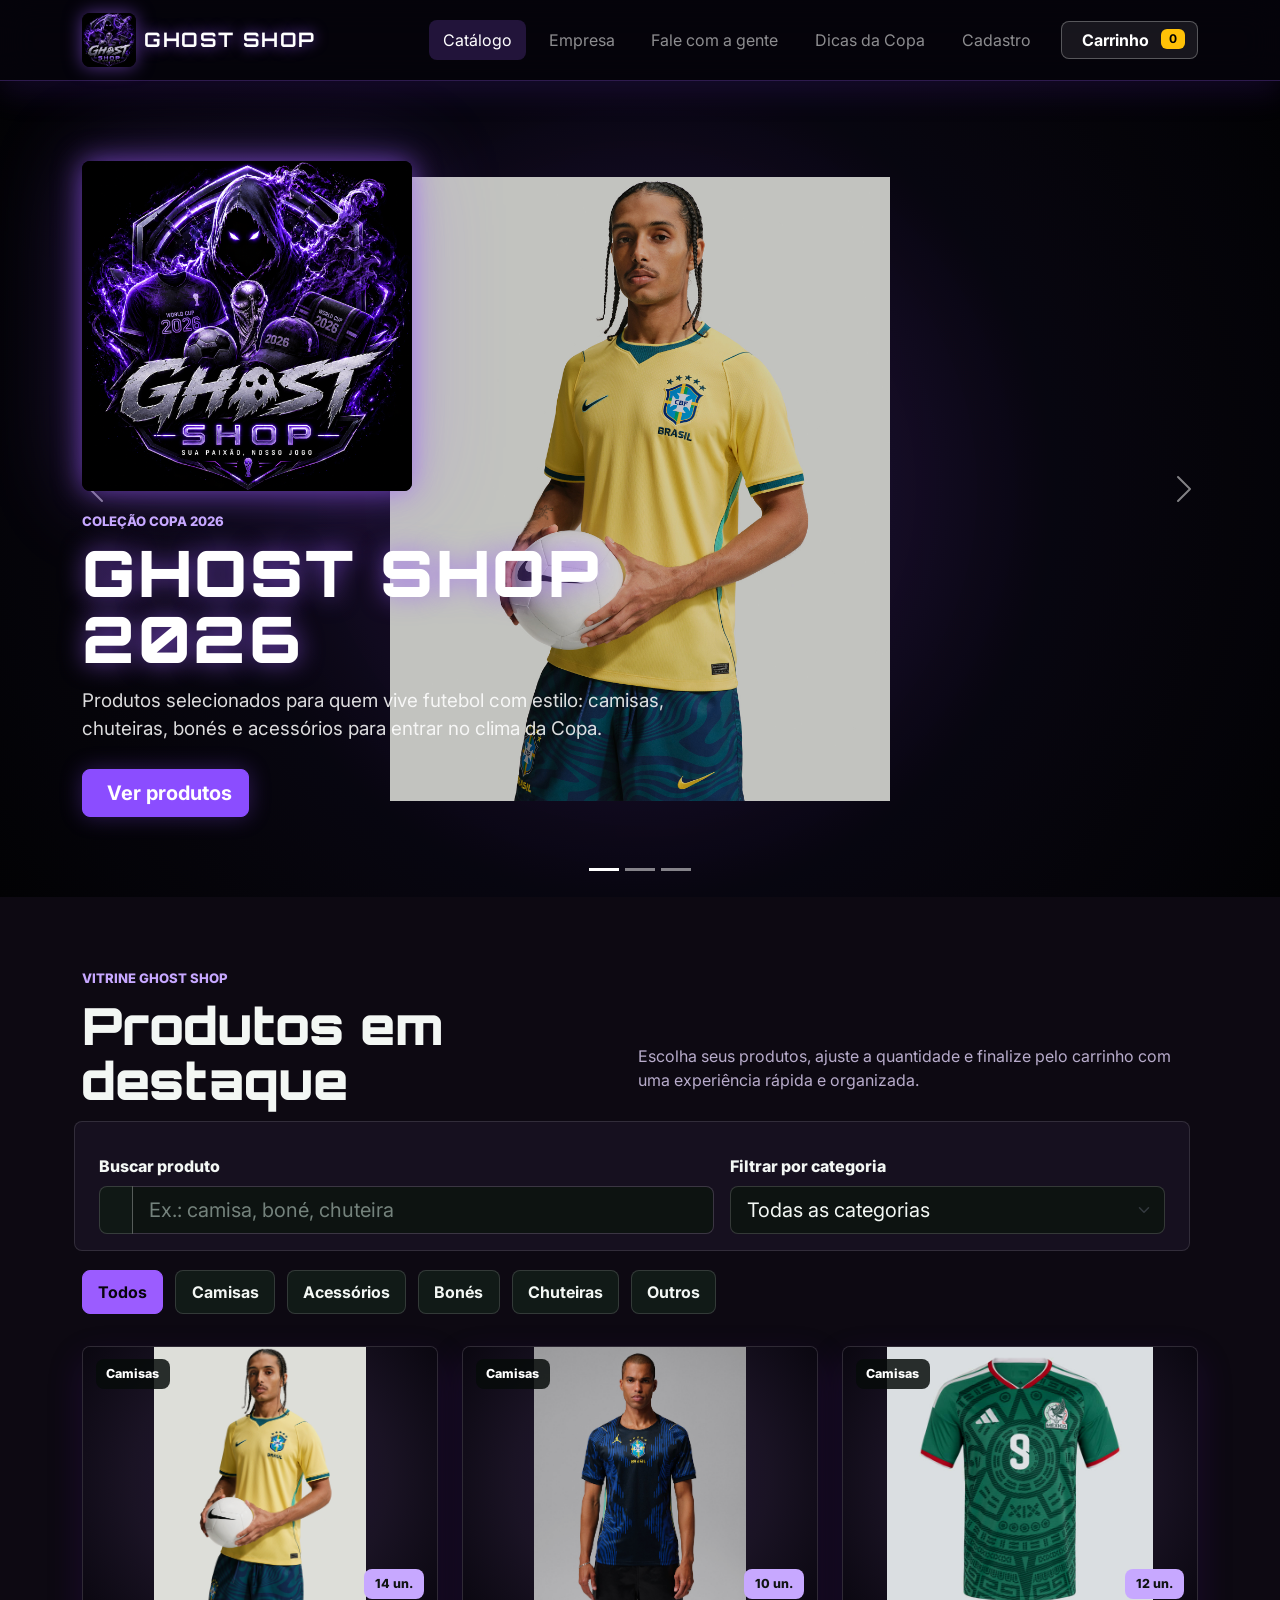
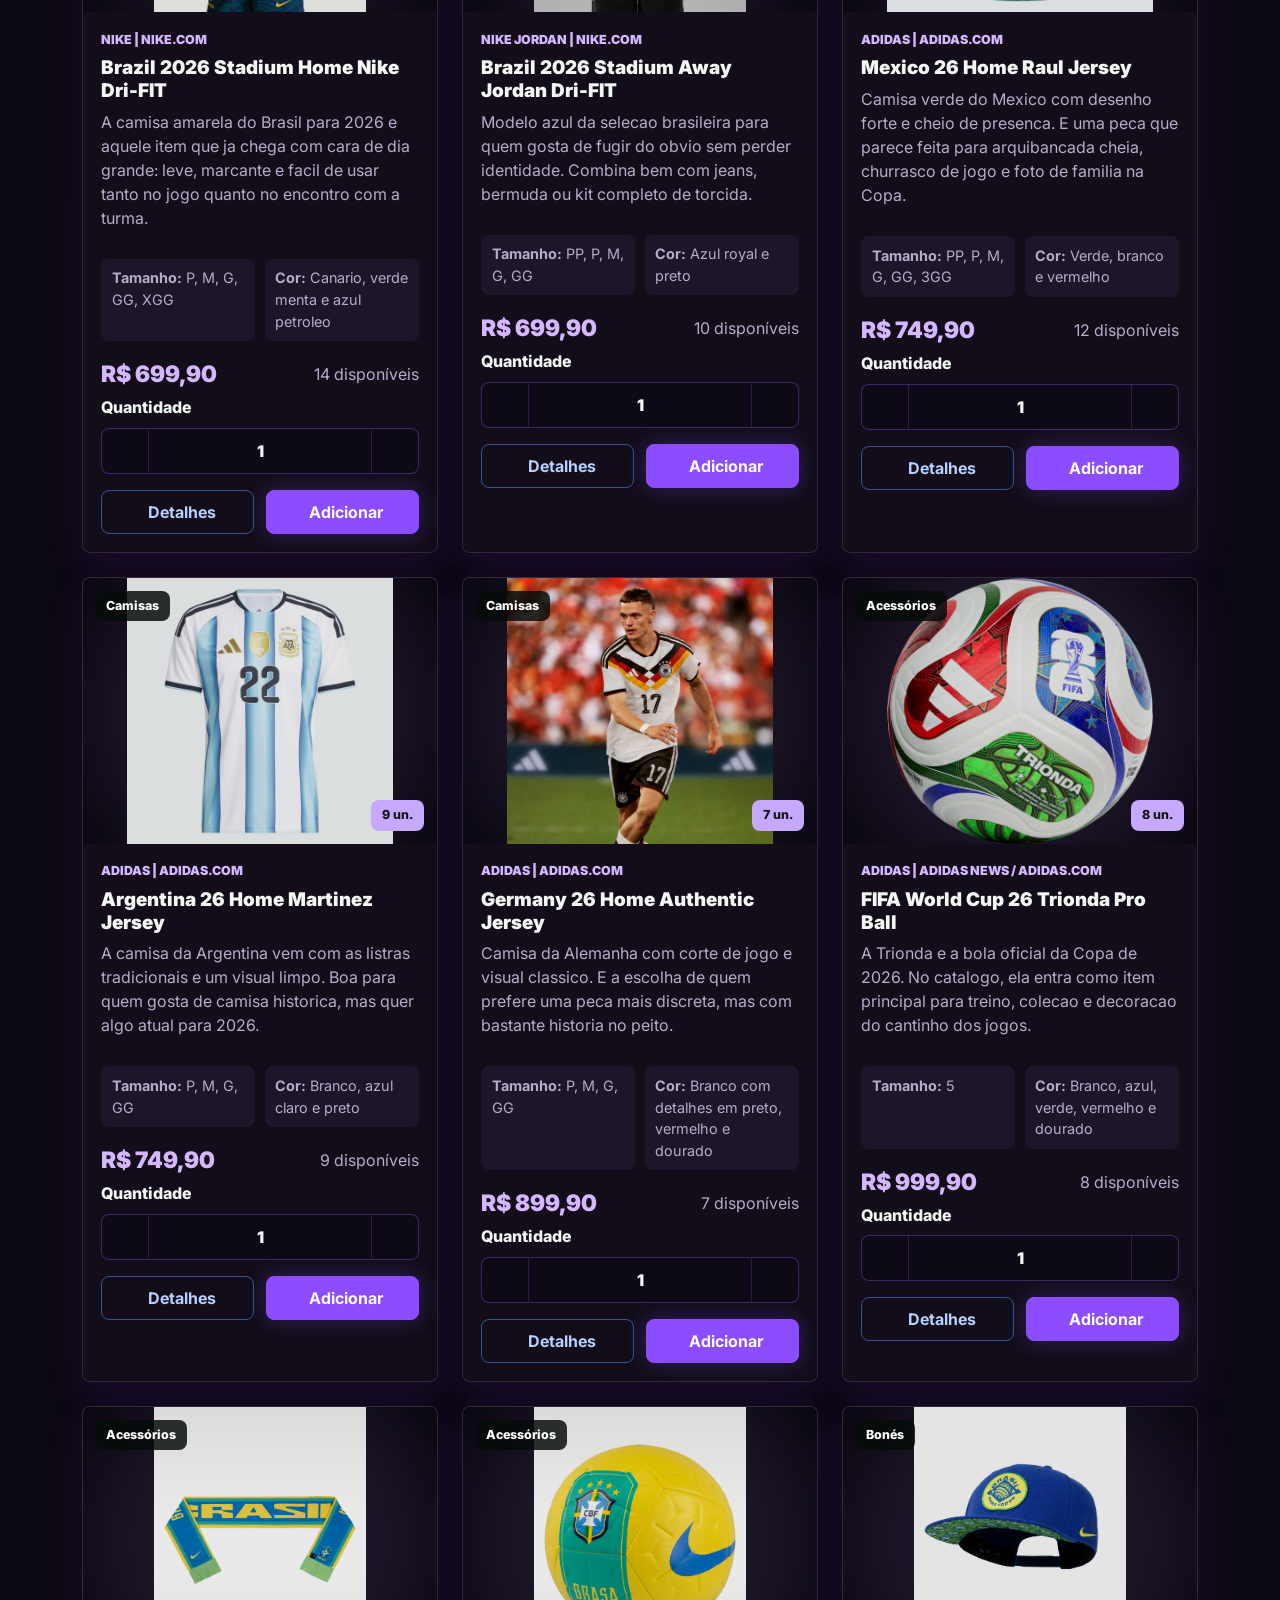
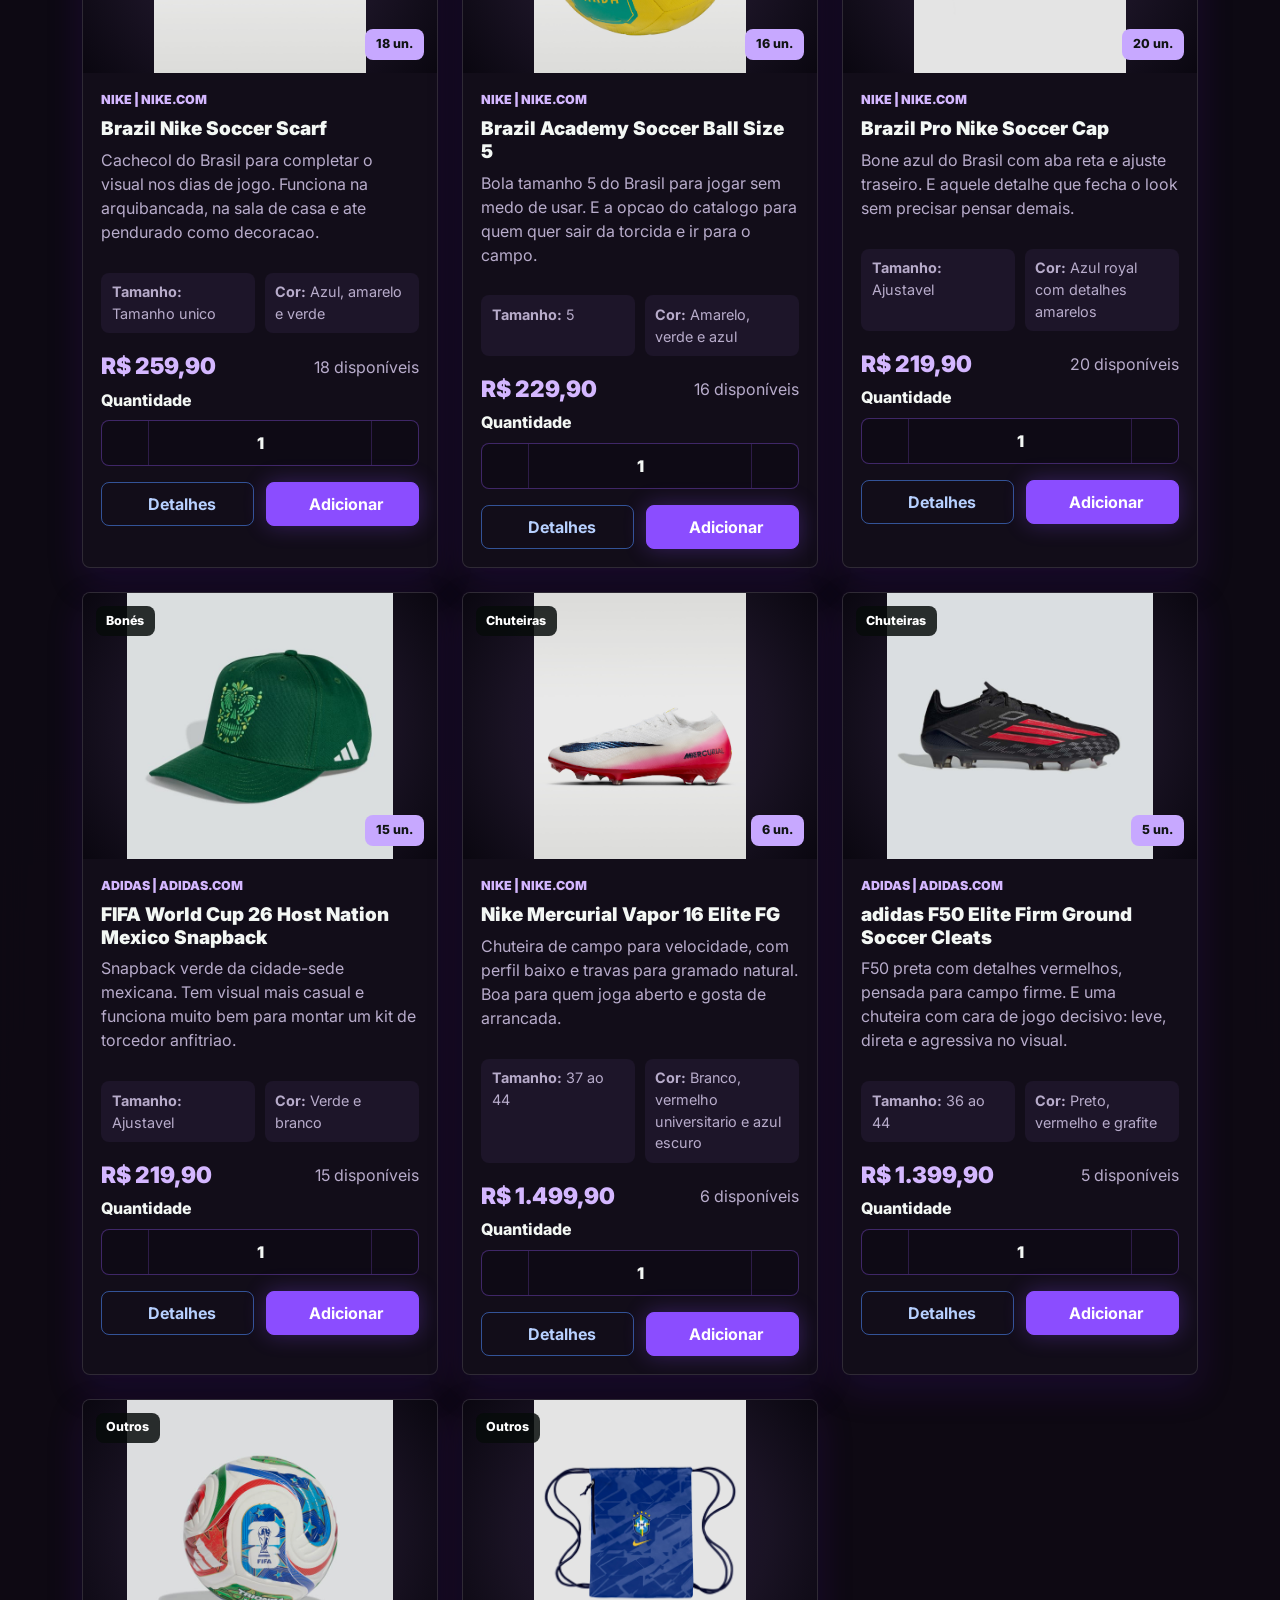
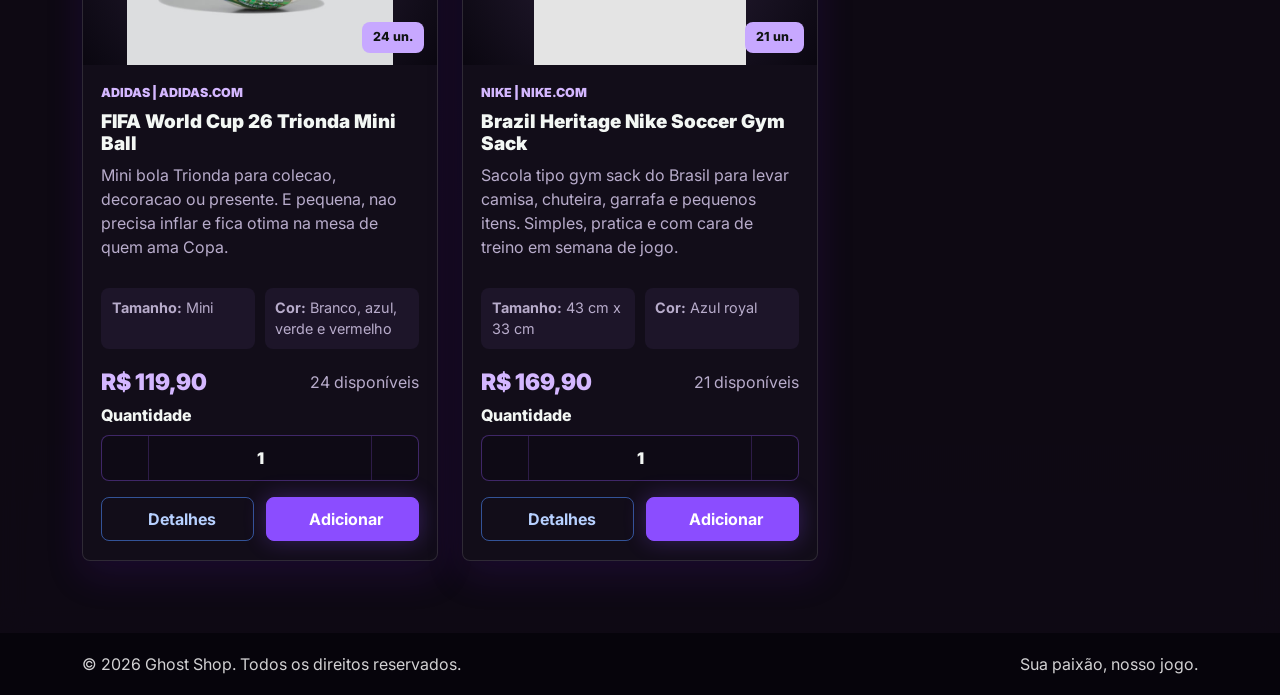
==== commit a9f04068: "Remover referencias de simulacao dos textos" ====
--- a/index.html
+++ b/index.html
@@ -61,9 +61,9 @@
     </div>
     <div class="hero-copy container">
       <img class="hero-logo" src="img/Logo%20copa.png" onerror="this.onerror=null;this.src='img/ghost-shop-logo.svg';" alt="Logo Ghost Shop">
-      <p class="hero-kicker">Projeto Final - UC15</p>
+      <p class="hero-kicker">Coleção Copa 2026</p>
       <h1>Ghost Shop 2026</h1>
-      <p>Um catálogo escolar demonstrativo com produtos reais de futebol, imagens externas de Nike/adidas e carrinho salvo no navegador.</p>
+      <p>Produtos selecionados para quem vive futebol com estilo: camisas, chuteiras, bonés e acessórios para entrar no clima da Copa.</p>
       <a class="btn btn-primary btn-lg" href="#catalogo">
         <i data-lucide="trophy" aria-hidden="true"></i>
         Ver produtos
@@ -76,10 +76,10 @@
       <div class="container">
         <div class="section-heading">
           <div>
-            <p class="section-kicker">Vitrine demonstrativa da atividade</p>
+            <p class="section-kicker">Vitrine Ghost Shop</p>
             <h2 id="catalogTitle">Produtos em destaque</h2>
           </div>
-          <p class="section-note">Preços e estoque são simulados para a atividade; os nomes e imagens usam referências de páginas reais de produtos.</p>
+          <p class="section-note">Escolha seus produtos, ajuste a quantidade e finalize pelo carrinho com uma experiência rápida e organizada.</p>
         </div>
 
         <div class="toolbar row g-3 align-items-end">
@@ -108,7 +108,7 @@
   <aside class="offcanvas offcanvas-end cart-panel" tabindex="-1" id="cartOffcanvas" aria-labelledby="cartTitle">
     <div class="offcanvas-header">
       <div>
-        <p class="panel-kicker">Compra simulada</p>
+        <p class="panel-kicker">Pedido Ghost Shop</p>
         <h2 class="offcanvas-title" id="cartTitle">Carrinho</h2>
       </div>
       <button type="button" class="btn-close btn-close-white" data-bs-dismiss="offcanvas" aria-label="Fechar"></button>
@@ -157,7 +157,7 @@
                 <div><dt>Tamanho</dt><dd id="modalSize"></dd></div>
                 <div><dt>Cor</dt><dd id="modalColor"></dd></div>
                 <div><dt>Disponível</dt><dd id="modalStock"></dd></div>
-                <div><dt>Fonte da imagem</dt><dd id="modalSource"></dd></div>
+                <div><dt>Origem</dt><dd id="modalSource"></dd></div>
               </dl>
               <div class="modal-buy-box">
                 <label for="modalQuantity">Quantidade</label>
@@ -185,7 +185,7 @@
   <footer class="site-footer">
     <div class="container d-flex flex-column flex-md-row justify-content-between gap-2">
       <span>&copy; 2026 Ghost Shop. Todos os direitos reservados.</span>
-      <span>Catálogo demonstrativo com imagens externas de Nike, adidas e Pixabay.</span>
+      <span>Sua paixão, nosso jogo.</span>
     </div>
   </footer>
 
--- a/styles.css
+++ b/styles.css
@@ -20,14 +20,18 @@
 
 html {
   scroll-behavior: smooth;
+  width: 100%;
+  overflow-x: hidden;
 }
 
 body {
+  width: 100%;
   min-height: 100vh;
   margin: 0;
   color: var(--ink);
   font-family: "Inter", Arial, Helvetica, sans-serif;
   letter-spacing: 0;
+  overflow-x: hidden;
   background:
     linear-gradient(180deg, rgba(4, 3, 8, 0.92), rgba(18, 8, 34, 0.9)),
     url("https://cdn.pixabay.com/photo/2016/11/29/02/05/audience-1866738_1280.jpg") center / cover fixed;
@@ -35,6 +39,7 @@
 
 img {
   max-width: 100%;
+  height: auto;
 }
 
 a {
@@ -76,6 +81,10 @@
 .nav-link {
   border-radius: 8px;
   padding-inline: 0.9rem !important;
+}
+
+.navbar-collapse {
+  min-width: 0;
 }
 
 .nav-link.active,
@@ -169,6 +178,7 @@
 .hero-section {
   position: relative;
   min-height: 72vh;
+  isolation: isolate;
   overflow: hidden;
   color: #ffffff;
   background: #05040a;
@@ -211,6 +221,7 @@
   position: relative;
   z-index: 2;
   display: flex;
+  width: 100%;
   min-height: 72vh;
   flex-direction: column;
   align-items: flex-start;
@@ -238,6 +249,7 @@
   letter-spacing: 0.04em;
   text-transform: uppercase;
   text-shadow: 0 0 24px rgba(155, 92, 255, 0.65);
+  overflow-wrap: anywhere;
 }
 
 .hero-copy p:not(.hero-kicker) {
@@ -256,6 +268,7 @@
 
 .catalog-section {
   padding: 4.5rem 0;
+  overflow: hidden;
 }
 
 .content-page {
@@ -302,6 +315,7 @@
   border: 1px solid var(--line);
   border-radius: 8px;
   background: var(--surface-strong);
+  max-width: 100%;
 }
 
 .toolbar .form-label,
@@ -370,6 +384,7 @@
 
 .product-card {
   height: 100%;
+  min-width: 0;
   overflow: hidden;
   border: 1px solid var(--line);
   border-radius: 8px;
@@ -444,10 +459,12 @@
   margin: 0 0 0.45rem;
   font-size: 1.18rem;
   font-weight: 900;
+  overflow-wrap: anywhere;
 }
 
 .product-body p {
   color: var(--muted);
+  overflow-wrap: anywhere;
 }
 
 .price-row {
@@ -478,6 +495,8 @@
   color: var(--muted);
   background: #1d1529;
   font-size: 0.9rem;
+  min-width: 0;
+  overflow-wrap: anywhere;
 }
 
 .quantity-row {
@@ -548,6 +567,8 @@
 
 .product-actions .btn {
   min-height: 44px;
+  min-width: 0;
+  white-space: normal;
 }
 
 .empty-state {
@@ -561,7 +582,8 @@
 .cart-panel {
   color: #ffffff;
   background: #090610;
-  width: min(100%, 460px) !important;
+  width: min(100vw, 460px) !important;
+  max-width: 100vw;
 }
 
 .cart-panel .offcanvas-header {
@@ -596,6 +618,7 @@
   margin: 0;
   font-size: 1rem;
   font-weight: 800;
+  overflow-wrap: anywhere;
 }
 
 .cart-item p {
@@ -608,6 +631,7 @@
   grid-template-columns: 1fr auto;
   gap: 0.65rem;
   align-items: center;
+  min-width: 0;
 }
 
 .cart-quantity {
@@ -634,6 +658,7 @@
   border: 1px solid var(--line);
   border-radius: 8px;
   background: #120d19;
+  overflow: hidden;
 }
 
 .product-modal .modal-header {
@@ -804,6 +829,33 @@
 }
 
 @media (max-width: 991px) {
+  .container {
+    width: min(100% - 28px, 720px);
+    max-width: 720px;
+  }
+
+  .app-navbar .container {
+    width: min(100% - 24px, 760px);
+    max-width: 760px;
+  }
+
+  .navbar-collapse {
+    margin-top: 0.85rem;
+    padding: 0.85rem;
+    border: 1px solid rgba(155, 92, 255, 0.2);
+    border-radius: 8px;
+    background: rgba(5, 4, 10, 0.98);
+    box-shadow: 0 18px 44px rgba(0, 0, 0, 0.36);
+  }
+
+  .navbar-nav {
+    gap: 0.35rem;
+  }
+
+  .nav-link {
+    padding: 0.8rem 0.9rem !important;
+  }
+
   .section-heading {
     align-items: flex-start;
     flex-direction: column;
@@ -811,7 +863,53 @@
 
   .hero-section,
   .hero-copy {
-    min-height: 68vh;
+    min-height: auto;
+  }
+
+  .hero-section {
+    min-height: 720px;
+  }
+
+  .hero-copy {
+    align-items: center;
+    justify-content: center;
+    padding-block: 4.5rem 5rem;
+    text-align: center;
+  }
+
+  .hero-logo {
+    width: min(300px, 72vw);
+  }
+
+  .hero-copy h1 {
+    max-width: 100%;
+    font-size: clamp(2.1rem, 8vw, 3.8rem);
+  }
+
+  .hero-copy p:not(.hero-kicker) {
+    max-width: 620px;
+    font-size: 1.05rem;
+  }
+
+  .hero-product-media {
+    padding: 2rem;
+    object-position: center;
+    opacity: 0.7;
+  }
+
+  .carousel-control-prev,
+  .carousel-control-next {
+    width: 12%;
+  }
+
+  .catalog-section {
+    padding: 3.5rem 0;
+  }
+
+  #productsGrid > article {
+    flex: 0 0 100%;
+    width: 100%;
+    max-width: 100%;
   }
 
   .page-section,
@@ -820,13 +918,76 @@
   }
 
   .product-body {
-    min-height: 390px;
+    min-height: auto;
+  }
+
+  .product-actions {
+    grid-template-columns: 1fr;
+  }
+
+  .cart-panel {
+    width: 100vw !important;
+    max-width: 100vw;
+  }
+
+  .cart-panel .offcanvas-body {
+    min-height: 0;
+  }
+
+  .cart-summary {
+    position: sticky;
+    bottom: 0;
+    margin-inline: -1rem;
+    padding: 1rem;
+    background: #090610;
+  }
+
+  .modal-dialog {
+    width: min(100% - 24px, 720px);
+    margin-inline: auto;
   }
 }
 
 @media (max-width: 575px) {
+  .container,
+  .app-navbar .container {
+    width: min(100% - 24px, 100%);
+  }
+
+  .navbar-brand {
+    max-width: calc(100% - 86px);
+  }
+
+  .ghost-brand span {
+    font-size: 1rem;
+  }
+
+  .nav-logo {
+    width: 46px;
+    height: 46px;
+  }
+
+  .navbar-toggler {
+    min-width: 54px;
+    min-height: 46px;
+  }
+
+  .hero-section {
+    min-height: 680px;
+  }
+
   .hero-copy {
-    padding-block: 4rem;
+    padding-block: 3.5rem 4.5rem;
+  }
+
+  .hero-logo {
+    width: min(250px, 70vw);
+    margin-bottom: 1rem;
+  }
+
+  .hero-copy h1 {
+    font-size: clamp(2rem, 10vw, 3rem);
+    line-height: 1.08;
   }
 
   .hero-copy p:not(.hero-kicker) {
@@ -876,12 +1037,14 @@
   }
 
   .cart-item {
-    grid-template-columns: 72px 1fr;
+    grid-template-columns: 76px 1fr;
+    gap: 0.8rem;
+    padding: 0.75rem;
   }
 
   .cart-item img {
-    width: 72px;
-    height: 72px;
+    width: 76px;
+    height: 76px;
   }
 
   .cart-controls {
@@ -901,4 +1064,42 @@
   .modal-quantity {
     max-width: none;
   }
-}
+
+  .product-specs div {
+    align-items: flex-start;
+    flex-direction: column;
+    gap: 0.25rem;
+  }
+
+  .product-specs dd {
+    text-align: left;
+  }
+}
+
+@media (max-width: 380px) {
+  .ghost-brand span {
+    font-size: 0.82rem;
+  }
+
+  .nav-logo {
+    width: 40px;
+    height: 40px;
+  }
+
+  .hero-section {
+    min-height: 630px;
+  }
+
+  .hero-copy h1 {
+    font-size: 1.9rem;
+  }
+
+  .cart-item {
+    grid-template-columns: 1fr;
+  }
+
+  .cart-item img {
+    width: 100%;
+    height: 150px;
+  }
+}
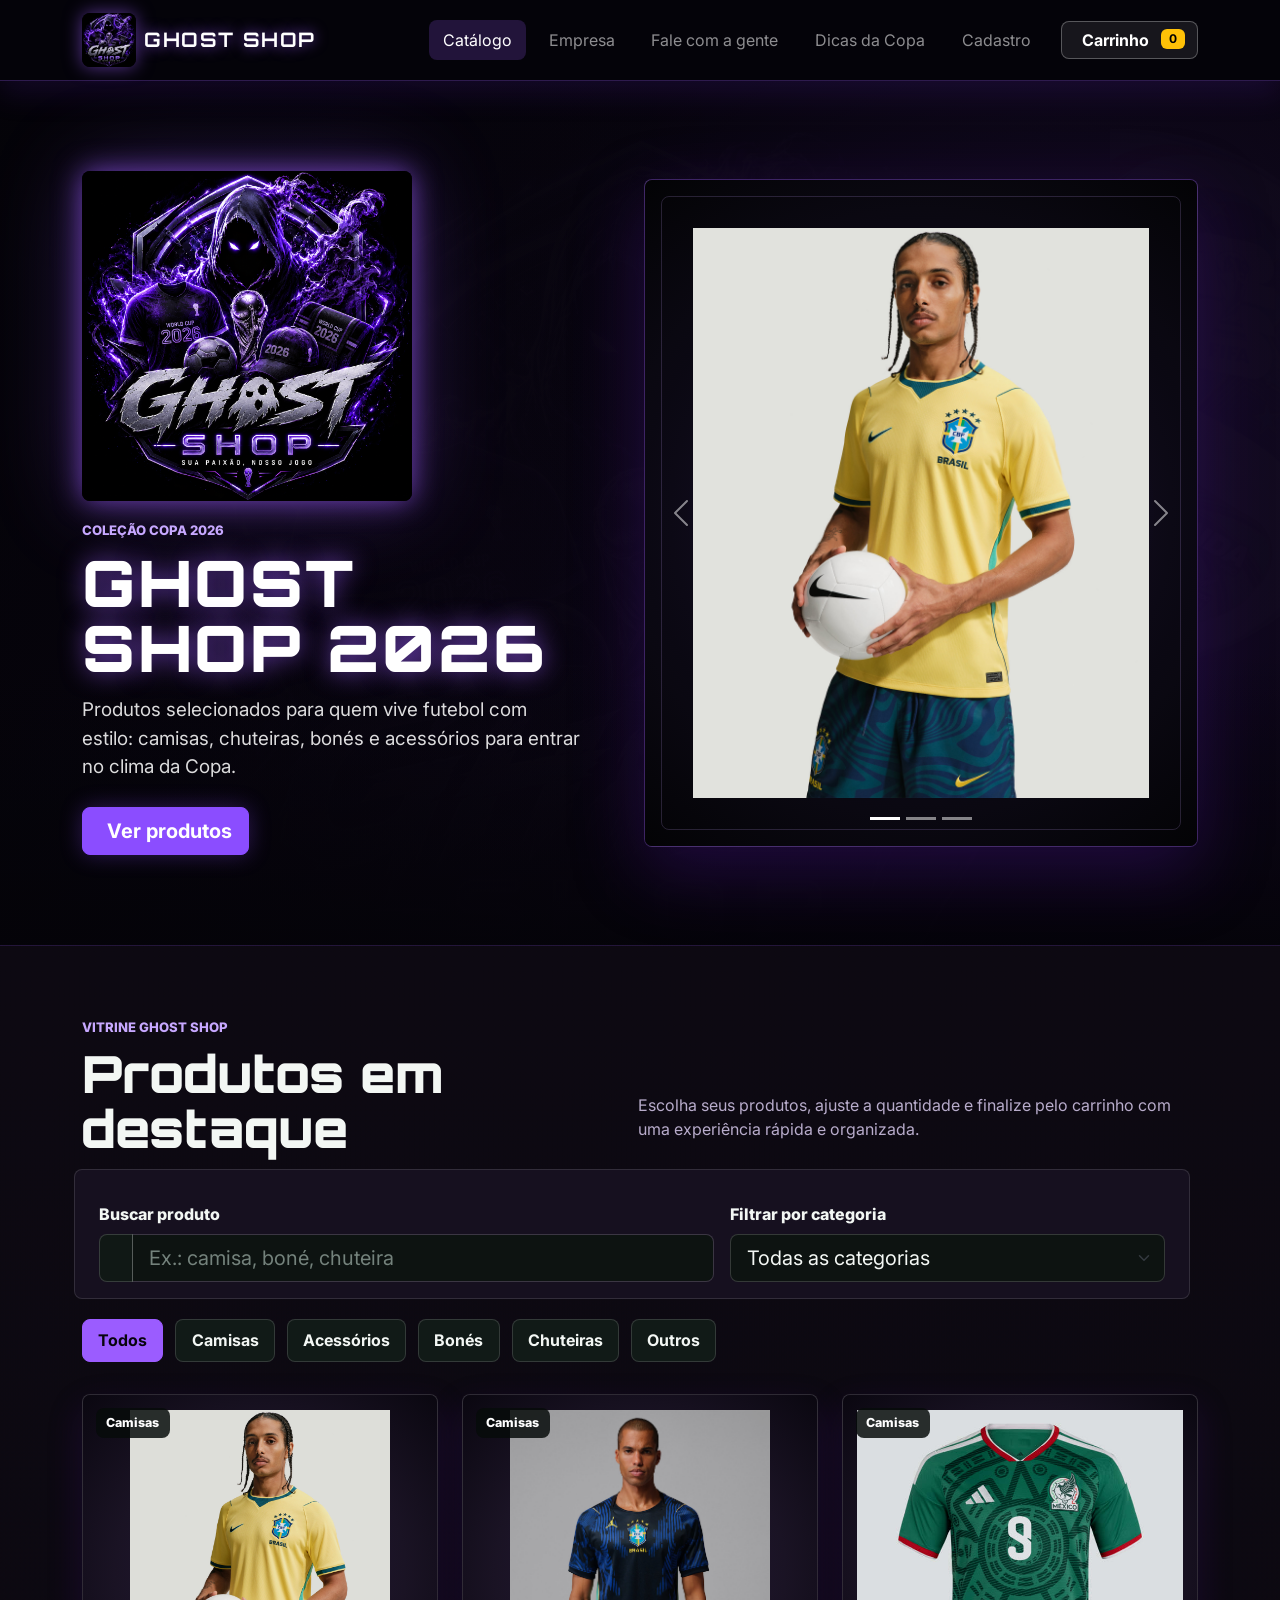
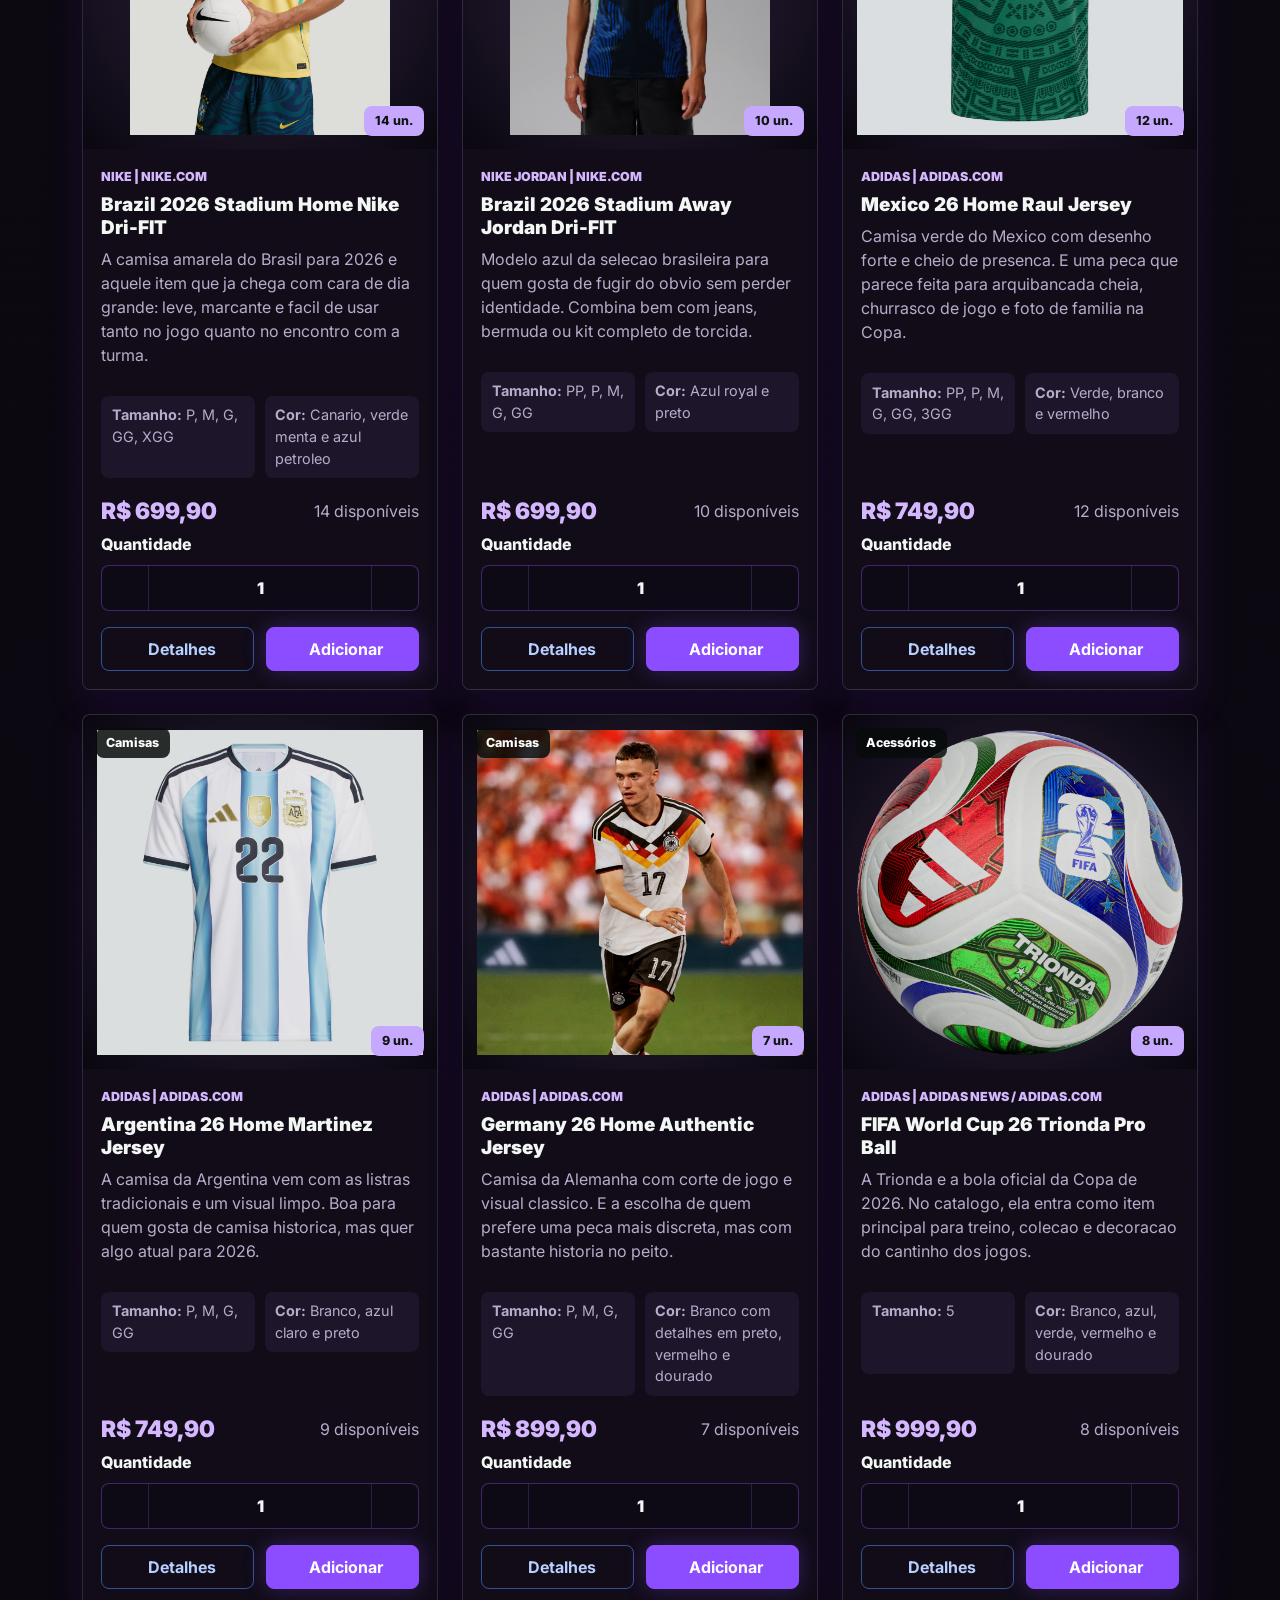
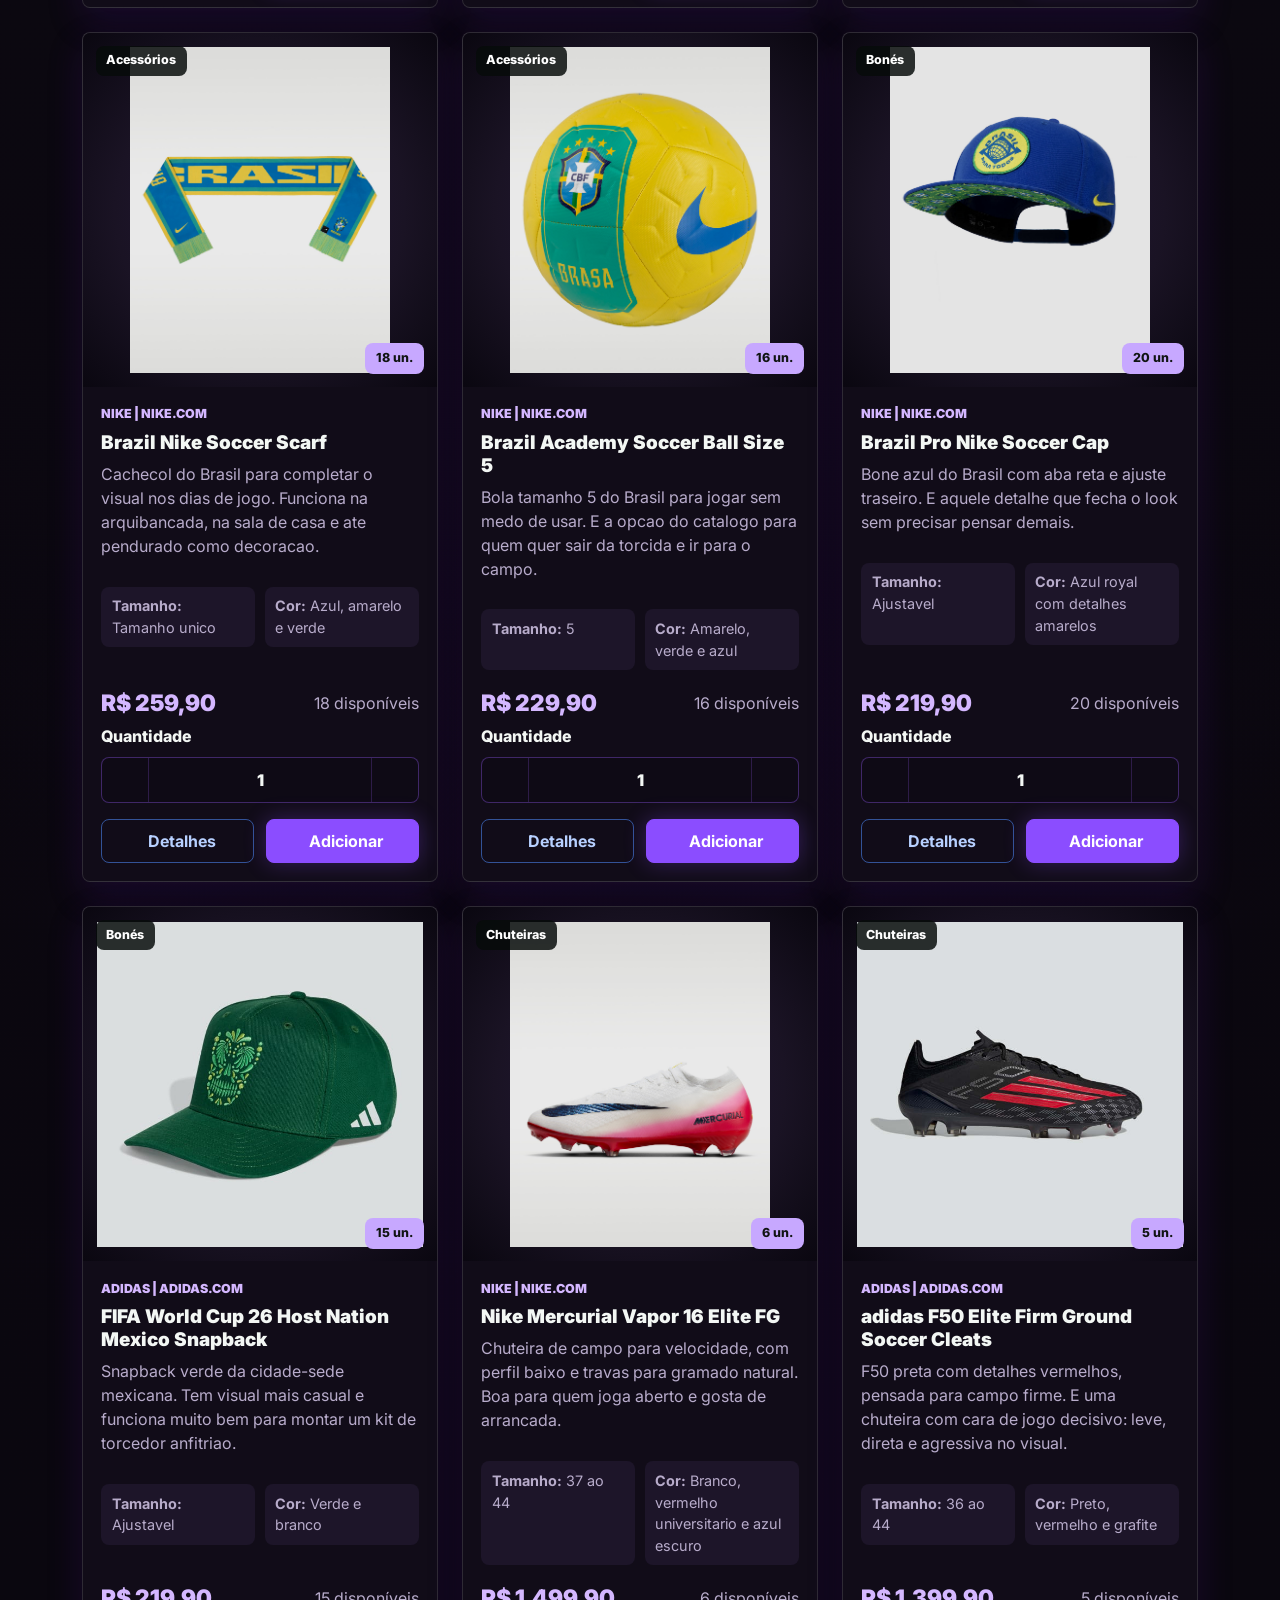
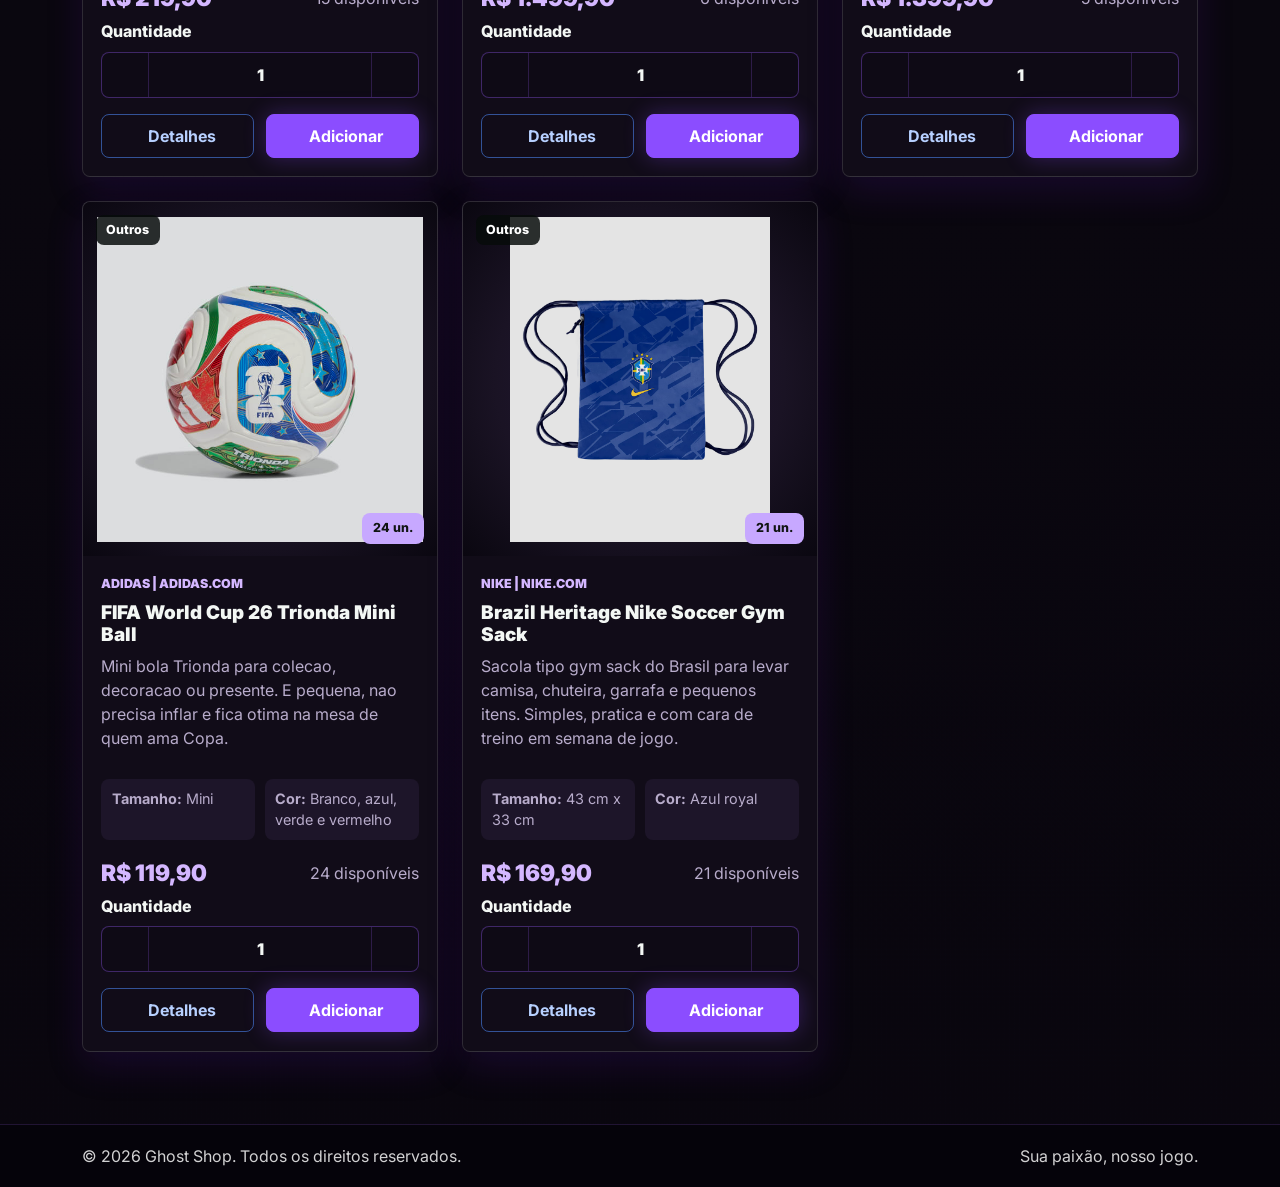
==== commit 159d4551: "Melhorar fundo e distribuicao de imagens" ====
--- a/index.html
+++ b/index.html
@@ -11,7 +11,7 @@
   <nav class="navbar navbar-expand-lg navbar-dark app-navbar sticky-top" aria-label="Navegação principal">
     <div class="container">
       <a class="navbar-brand ghost-brand fw-bold d-flex align-items-center gap-2" href="index.html">
-        <img class="nav-logo" src="img/Logo%20copa.png" onerror="this.onerror=null;this.src='img/ghost-shop-logo.svg';" alt="Logo Ghost Shop">
+        <img class="nav-logo" src="img/Logo%20copa.png" alt="Logo Ghost Shop">
         <span>Ghost Shop</span>
       </a>
       <button class="navbar-toggler" type="button" data-bs-toggle="collapse" data-bs-target="#mainNavbar" aria-controls="mainNavbar" aria-expanded="false" aria-label="Abrir menu">
@@ -35,39 +35,44 @@
   </nav>
 
   <header class="hero-section">
-    <div id="cupCarousel" class="carousel slide carousel-fade h-100" data-bs-ride="carousel" data-bs-interval="4200">
-      <div class="carousel-indicators">
-        <button type="button" data-bs-target="#cupCarousel" data-bs-slide-to="0" class="active" aria-current="true" aria-label="Imagem 1"></button>
-        <button type="button" data-bs-target="#cupCarousel" data-bs-slide-to="1" aria-label="Imagem 2"></button>
-        <button type="button" data-bs-target="#cupCarousel" data-bs-slide-to="2" aria-label="Imagem 3"></button>
-      </div>
-      <div class="carousel-inner h-100">
-        <div class="carousel-item active h-100">
-          <img src="img/produtos/camisa-brasil-2026-home-nike.png" class="d-block w-100 h-100 object-fit-contain hero-product-media" alt="Camisa Brasil 2026 Nike Dri-FIT">
-        </div>
-        <div class="carousel-item h-100">
-          <img src="img/produtos/bola-trionda-pro-2026-adidas.png" class="d-block w-100 h-100 object-fit-contain hero-product-media" alt="Bola adidas Trionda da Copa do Mundo 2026">
-        </div>
-        <div class="carousel-item h-100">
-          <img src="img/produtos/camisa-mexico-2026-home-adidas.jpg" class="d-block w-100 h-100 object-fit-contain hero-product-media" alt="Camisa México 2026 adidas">
-        </div>
-      </div>
-      <button class="carousel-control-prev" type="button" data-bs-target="#cupCarousel" data-bs-slide="prev" aria-label="Imagem anterior">
-        <span class="carousel-control-prev-icon" aria-hidden="true"></span>
-      </button>
-      <button class="carousel-control-next" type="button" data-bs-target="#cupCarousel" data-bs-slide="next" aria-label="Próxima imagem">
-        <span class="carousel-control-next-icon" aria-hidden="true"></span>
-      </button>
-    </div>
-    <div class="hero-copy container">
-      <img class="hero-logo" src="img/Logo%20copa.png" onerror="this.onerror=null;this.src='img/ghost-shop-logo.svg';" alt="Logo Ghost Shop">
-      <p class="hero-kicker">Coleção Copa 2026</p>
-      <h1>Ghost Shop 2026</h1>
-      <p>Produtos selecionados para quem vive futebol com estilo: camisas, chuteiras, bonés e acessórios para entrar no clima da Copa.</p>
-      <a class="btn btn-primary btn-lg" href="#catalogo">
-        <i data-lucide="trophy" aria-hidden="true"></i>
-        Ver produtos
-      </a>
+    <div class="container hero-layout">
+      <div class="hero-copy">
+        <img class="hero-logo" src="img/Logo%20copa.png" alt="Logo Ghost Shop">
+        <p class="hero-kicker">Coleção Copa 2026</p>
+        <h1>Ghost Shop 2026</h1>
+        <p>Produtos selecionados para quem vive futebol com estilo: camisas, chuteiras, bonés e acessórios para entrar no clima da Copa.</p>
+        <a class="btn btn-primary btn-lg" href="#catalogo">
+          <i data-lucide="trophy" aria-hidden="true"></i>
+          Ver produtos
+        </a>
+      </div>
+
+      <div class="hero-showcase">
+        <div id="cupCarousel" class="carousel slide carousel-fade h-100" data-bs-ride="carousel" data-bs-interval="4200">
+          <div class="carousel-indicators">
+            <button type="button" data-bs-target="#cupCarousel" data-bs-slide-to="0" class="active" aria-current="true" aria-label="Imagem 1"></button>
+            <button type="button" data-bs-target="#cupCarousel" data-bs-slide-to="1" aria-label="Imagem 2"></button>
+            <button type="button" data-bs-target="#cupCarousel" data-bs-slide-to="2" aria-label="Imagem 3"></button>
+          </div>
+          <div class="carousel-inner h-100">
+            <div class="carousel-item active h-100">
+              <img src="img/produtos/camisa-brasil-2026-home-nike.png" class="d-block w-100 h-100 hero-product-media" alt="Camisa Brasil 2026 Nike Dri-FIT">
+            </div>
+            <div class="carousel-item h-100">
+              <img src="img/produtos/bola-trionda-pro-2026-adidas.png" class="d-block w-100 h-100 hero-product-media" alt="Bola adidas Trionda da Copa do Mundo 2026">
+            </div>
+            <div class="carousel-item h-100">
+              <img src="img/produtos/camisa-mexico-2026-home-adidas.jpg" class="d-block w-100 h-100 hero-product-media" alt="Camisa México 2026 adidas">
+            </div>
+          </div>
+          <button class="carousel-control-prev" type="button" data-bs-target="#cupCarousel" data-bs-slide="prev" aria-label="Imagem anterior">
+            <span class="carousel-control-prev-icon" aria-hidden="true"></span>
+          </button>
+          <button class="carousel-control-next" type="button" data-bs-target="#cupCarousel" data-bs-slide="next" aria-label="Próxima imagem">
+            <span class="carousel-control-next-icon" aria-hidden="true"></span>
+          </button>
+        </div>
+      </div>
     </div>
   </header>
 
@@ -126,10 +131,10 @@
         </button>
         <div id="paypal-button-container" class="paypal-button-container d-none"></div>
         <div id="paypalStatus" class="paypal-status d-none" role="status"></div>
-        <!-- Integração usando a pasta local C:\xampp\htdocs\paypal:
-          ../paypal/paypal-config.js
-          ../paypal/api/create-order.php
-          ../paypal/api/capture-order.php
+        <!-- Checkout local usando a pasta paypal do projeto:
+          paypal/paypal-config.js
+          paypal/api/create-order.php
+          paypal/api/capture-order.php
         -->
       </div>
     </div>
@@ -191,7 +196,7 @@
 
   <script src="https://cdn.jsdelivr.net/npm/bootstrap@5.3.3/dist/js/bootstrap.bundle.min.js"></script>
   <script src="https://unpkg.com/lucide@latest"></script>
-  <script src="../paypal/paypal-config.js"></script>
+  <script src="paypal/paypal-config.js"></script>
   <script src="script.js"></script>
 </body>
 </html>
--- a/styles.css
+++ b/styles.css
@@ -33,8 +33,12 @@
   letter-spacing: 0;
   overflow-x: hidden;
   background:
-    linear-gradient(180deg, rgba(4, 3, 8, 0.92), rgba(18, 8, 34, 0.9)),
-    url("https://cdn.pixabay.com/photo/2016/11/29/02/05/audience-1866738_1280.jpg") center / cover fixed;
+    linear-gradient(180deg, rgba(4, 3, 8, 0.95), rgba(18, 8, 34, 0.93)),
+    radial-gradient(circle at 16% 12%, rgba(155, 92, 255, 0.32), transparent 34rem),
+    radial-gradient(circle at 90% 28%, rgba(199, 168, 255, 0.2), transparent 28rem),
+    url("img/Logo%20copa.png") center 8rem / min(88vw, 940px) no-repeat fixed,
+    url("img/produtos/bola-trionda-pro-2026-adidas.png") right -7rem top 8rem / min(45vw, 540px) no-repeat fixed,
+    #05040a;
 }
 
 img {
@@ -177,11 +181,13 @@
 
 .hero-section {
   position: relative;
-  min-height: 72vh;
+  min-height: auto;
   isolation: isolate;
   overflow: hidden;
   color: #ffffff;
-  background: #05040a;
+  background:
+    linear-gradient(135deg, rgba(4, 3, 8, 0.86), rgba(18, 8, 34, 0.74)),
+    radial-gradient(circle at 78% 36%, rgba(155, 92, 255, 0.3), transparent 28rem);
 }
 
 .hero-section::after {
@@ -189,21 +195,63 @@
   inset: 0;
   content: "";
   background:
-    linear-gradient(90deg, rgba(4, 3, 8, 0.94), rgba(10, 5, 19, 0.6) 52%, rgba(10, 5, 19, 0.24)),
-    linear-gradient(0deg, rgba(4, 3, 8, 0.9), transparent 36%);
+    linear-gradient(0deg, rgba(4, 3, 8, 0.9), transparent 34%),
+    linear-gradient(90deg, rgba(4, 3, 8, 0.62), transparent 58%);
   pointer-events: none;
+  z-index: 0;
+}
+
+.hero-layout {
+  position: relative;
+  z-index: 1;
+  display: grid;
+  min-height: calc(100vh - 82px);
+  grid-template-columns: minmax(0, 0.9fr) minmax(360px, 1fr);
+  gap: clamp(2rem, 5vw, 4.5rem);
+  align-items: center;
+  padding-block: clamp(4rem, 7vw, 6.5rem);
 }
 
 .hero-section .carousel,
 .hero-section .carousel-inner {
+  height: 100%;
+}
+
+.hero-product-media {
+  object-fit: contain;
+  object-position: center;
+  padding: clamp(1rem, 4vw, 3rem);
+  background: radial-gradient(circle at center, rgba(155, 92, 255, 0.22), #0d0a16 58%, #030305);
+  filter: brightness(0.95) saturate(1.05);
+}
+
+.hero-showcase {
+  position: relative;
+  min-height: clamp(410px, 46vw, 580px);
+  overflow: hidden;
+  border: 1px solid rgba(155, 92, 255, 0.35);
+  border-radius: 8px;
+  background:
+    linear-gradient(160deg, rgba(255, 255, 255, 0.08), transparent 34%),
+    rgba(11, 7, 17, 0.92);
+  box-shadow:
+    0 24px 70px rgba(78, 21, 154, 0.34),
+    inset 0 0 0 1px rgba(255, 255, 255, 0.05);
+}
+
+.hero-showcase::before {
   position: absolute;
-  inset: 0;
-}
-
-.hero-product-media {
-  padding: clamp(3rem, 8vw, 6rem);
-  background: radial-gradient(circle at center, rgba(155, 92, 255, 0.28), #090712 55%, #030305);
-  filter: brightness(0.82) saturate(1.1);
+  inset: 1rem;
+  content: "";
+  border: 1px solid rgba(199, 168, 255, 0.18);
+  border-radius: 8px;
+  pointer-events: none;
+  z-index: 2;
+}
+
+.hero-showcase .carousel-control-prev,
+.hero-showcase .carousel-control-next {
+  width: 13%;
 }
 
 .hero-logo {
@@ -222,11 +270,9 @@
   z-index: 2;
   display: flex;
   width: 100%;
-  min-height: 72vh;
   flex-direction: column;
   align-items: flex-start;
   justify-content: center;
-  padding-block: 5rem;
 }
 
 .hero-kicker,
@@ -262,13 +308,17 @@
 .catalog-section,
 .page-section,
 .values-section {
-  background: var(--surface);
+  background:
+    linear-gradient(180deg, rgba(13, 9, 18, 0.92), rgba(9, 6, 14, 0.9)),
+    rgba(13, 9, 18, 0.9);
   backdrop-filter: blur(12px);
 }
 
 .catalog-section {
   padding: 4.5rem 0;
   overflow: hidden;
+  border-top: 1px solid rgba(155, 92, 255, 0.18);
+  border-bottom: 1px solid rgba(155, 92, 255, 0.14);
 }
 
 .content-page {
@@ -383,19 +433,27 @@
 }
 
 .product-card {
+  display: flex;
+  flex-direction: column;
   height: 100%;
   min-width: 0;
   overflow: hidden;
   border: 1px solid var(--line);
   border-radius: 8px;
-  background: #120d19;
+  background:
+    linear-gradient(180deg, rgba(255, 255, 255, 0.03), transparent 28%),
+    rgba(18, 13, 25, 0.96);
   box-shadow: 0 14px 36px rgba(78, 21, 154, 0.2);
 }
 
 .product-image-wrap {
   position: relative;
-  aspect-ratio: 4 / 3;
+  display: flex;
+  aspect-ratio: 1 / 1;
+  align-items: center;
+  justify-content: center;
   overflow: hidden;
+  padding: 0.9rem;
   background: radial-gradient(circle at center, rgba(155, 92, 255, 0.14), #1a1324 58%, #0a0710);
 }
 
@@ -403,6 +461,7 @@
   width: 100%;
   height: 100%;
   object-fit: contain;
+  object-position: center;
   filter: brightness(0.92) contrast(1.03);
   transition: transform 0.3s ease;
 }
@@ -442,6 +501,7 @@
 
 .product-body {
   display: flex;
+  flex: 1;
   min-height: 410px;
   flex-direction: column;
   padding: 1.15rem;
@@ -829,6 +889,24 @@
 }
 
 @media (max-width: 991px) {
+  body {
+    background-size:
+      auto,
+      auto,
+      auto,
+      min(118vw, 760px),
+      min(72vw, 420px),
+      auto;
+    background-position:
+      center,
+      16% 12%,
+      90% 28%,
+      center 7rem,
+      right -8rem top 9rem,
+      center;
+    background-attachment: scroll;
+  }
+
   .container {
     width: min(100% - 28px, 720px);
     max-width: 720px;
@@ -861,20 +939,27 @@
     flex-direction: column;
   }
 
-  .hero-section,
-  .hero-copy {
+  .hero-section {
     min-height: auto;
   }
 
-  .hero-section {
-    min-height: 720px;
+  .hero-layout {
+    min-height: auto;
+    grid-template-columns: 1fr;
+    gap: 2rem;
+    padding-block: 4rem;
   }
 
   .hero-copy {
     align-items: center;
     justify-content: center;
-    padding-block: 4.5rem 5rem;
     text-align: center;
+  }
+
+  .hero-showcase {
+    min-height: 420px;
+    width: min(100%, 680px);
+    margin-inline: auto;
   }
 
   .hero-logo {
@@ -892,13 +977,12 @@
   }
 
   .hero-product-media {
-    padding: 2rem;
+    padding: 1.5rem;
     object-position: center;
-    opacity: 0.7;
-  }
-
-  .carousel-control-prev,
-  .carousel-control-next {
+  }
+
+  .hero-showcase .carousel-control-prev,
+  .hero-showcase .carousel-control-next {
     width: 12%;
   }
 
@@ -907,9 +991,9 @@
   }
 
   #productsGrid > article {
-    flex: 0 0 100%;
-    width: 100%;
-    max-width: 100%;
+    flex: 0 0 50%;
+    width: 50%;
+    max-width: 50%;
   }
 
   .page-section,
@@ -949,6 +1033,23 @@
 }
 
 @media (max-width: 575px) {
+  body {
+    background-size:
+      auto,
+      auto,
+      auto,
+      min(150vw, 620px),
+      min(82vw, 360px),
+      auto;
+    background-position:
+      center,
+      12% 10%,
+      86% 30%,
+      center 6rem,
+      right -9rem top 8rem,
+      center;
+  }
+
   .container,
   .app-navbar .container {
     width: min(100% - 24px, 100%);
@@ -973,11 +1074,16 @@
   }
 
   .hero-section {
-    min-height: 680px;
+    min-height: auto;
+  }
+
+  .hero-layout {
+    padding-block: 3rem;
+    gap: 1.5rem;
   }
 
   .hero-copy {
-    padding-block: 3.5rem 4.5rem;
+    padding-block: 0;
   }
 
   .hero-logo {
@@ -992,6 +1098,10 @@
 
   .hero-copy p:not(.hero-kicker) {
     font-size: 1rem;
+  }
+
+  .hero-showcase {
+    min-height: 340px;
   }
 
   .catalog-section,
@@ -1019,6 +1129,12 @@
     flex: 0 0 auto;
   }
 
+  #productsGrid > article {
+    flex: 0 0 100%;
+    width: 100%;
+    max-width: 100%;
+  }
+
   .product-body {
     min-height: auto;
   }
@@ -1087,11 +1203,15 @@
   }
 
   .hero-section {
-    min-height: 630px;
+    min-height: auto;
   }
 
   .hero-copy h1 {
     font-size: 1.9rem;
+  }
+
+  .hero-showcase {
+    min-height: 290px;
   }
 
   .cart-item {
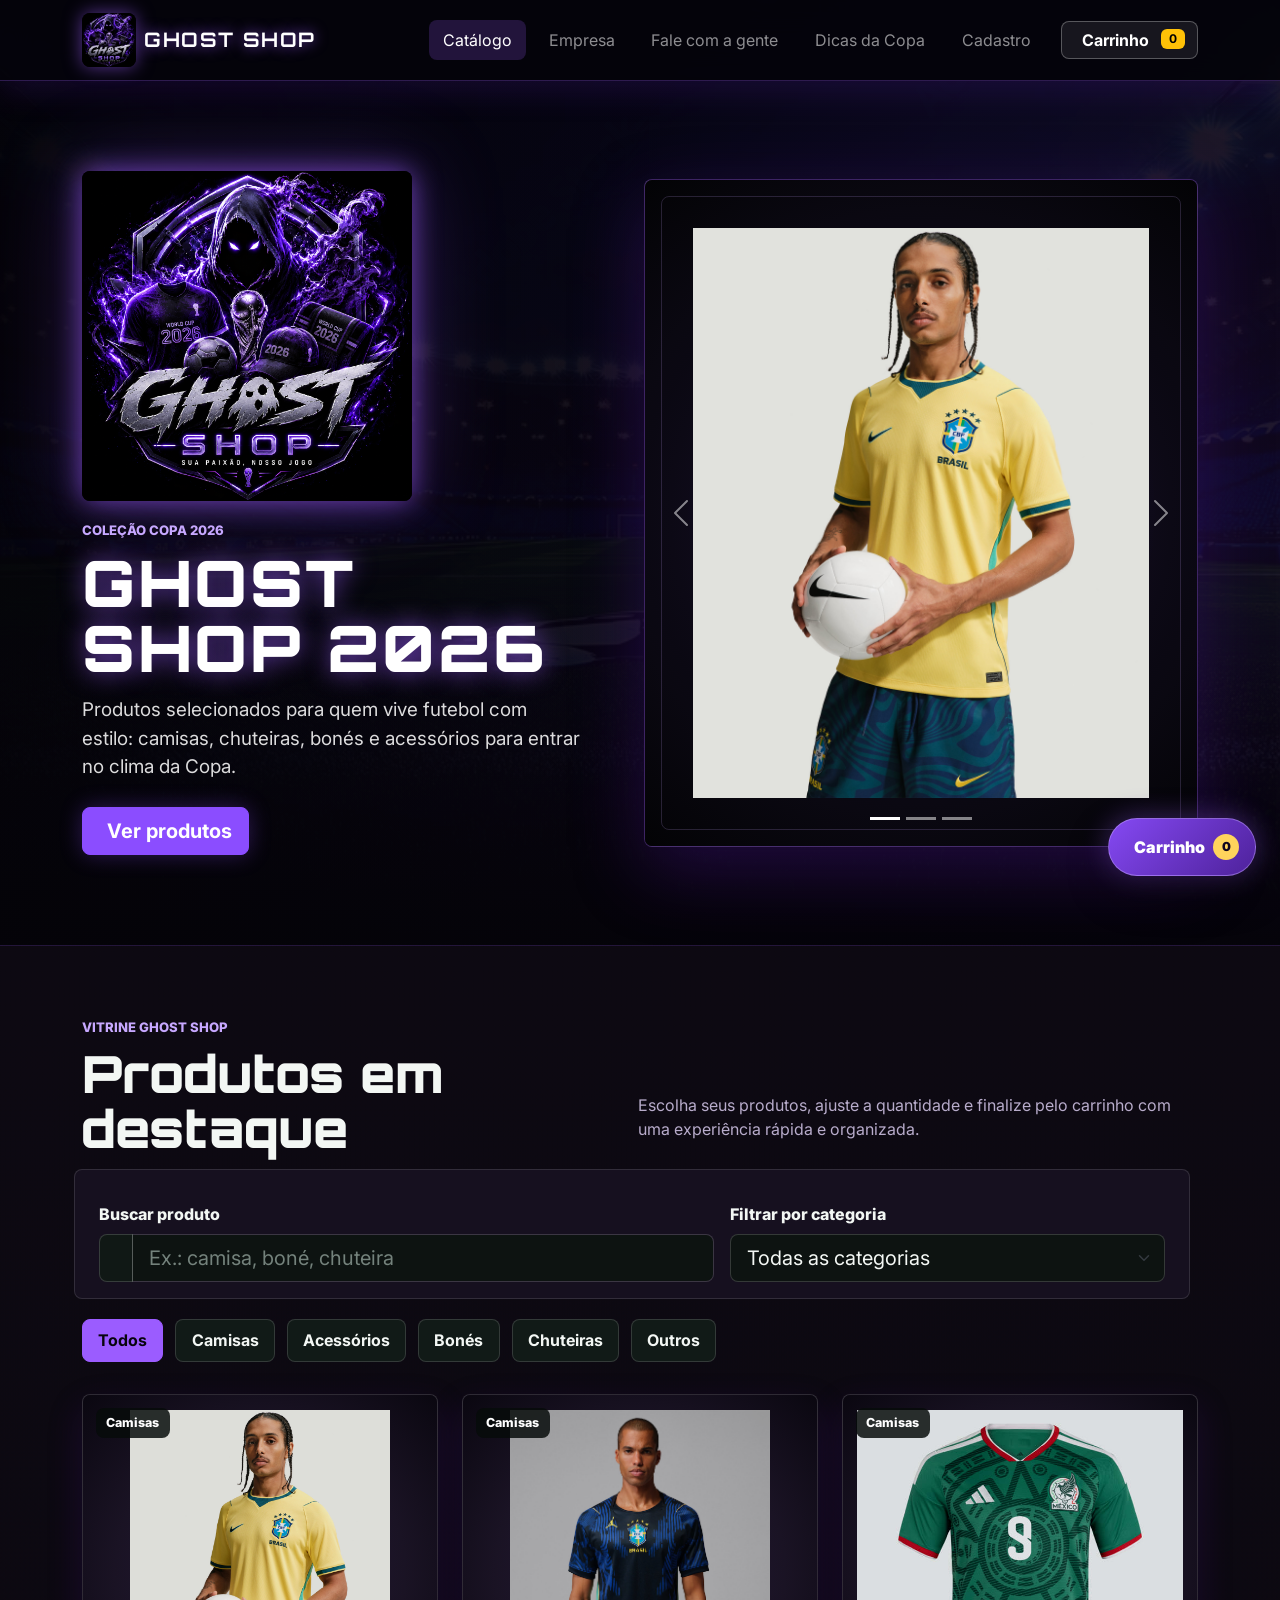
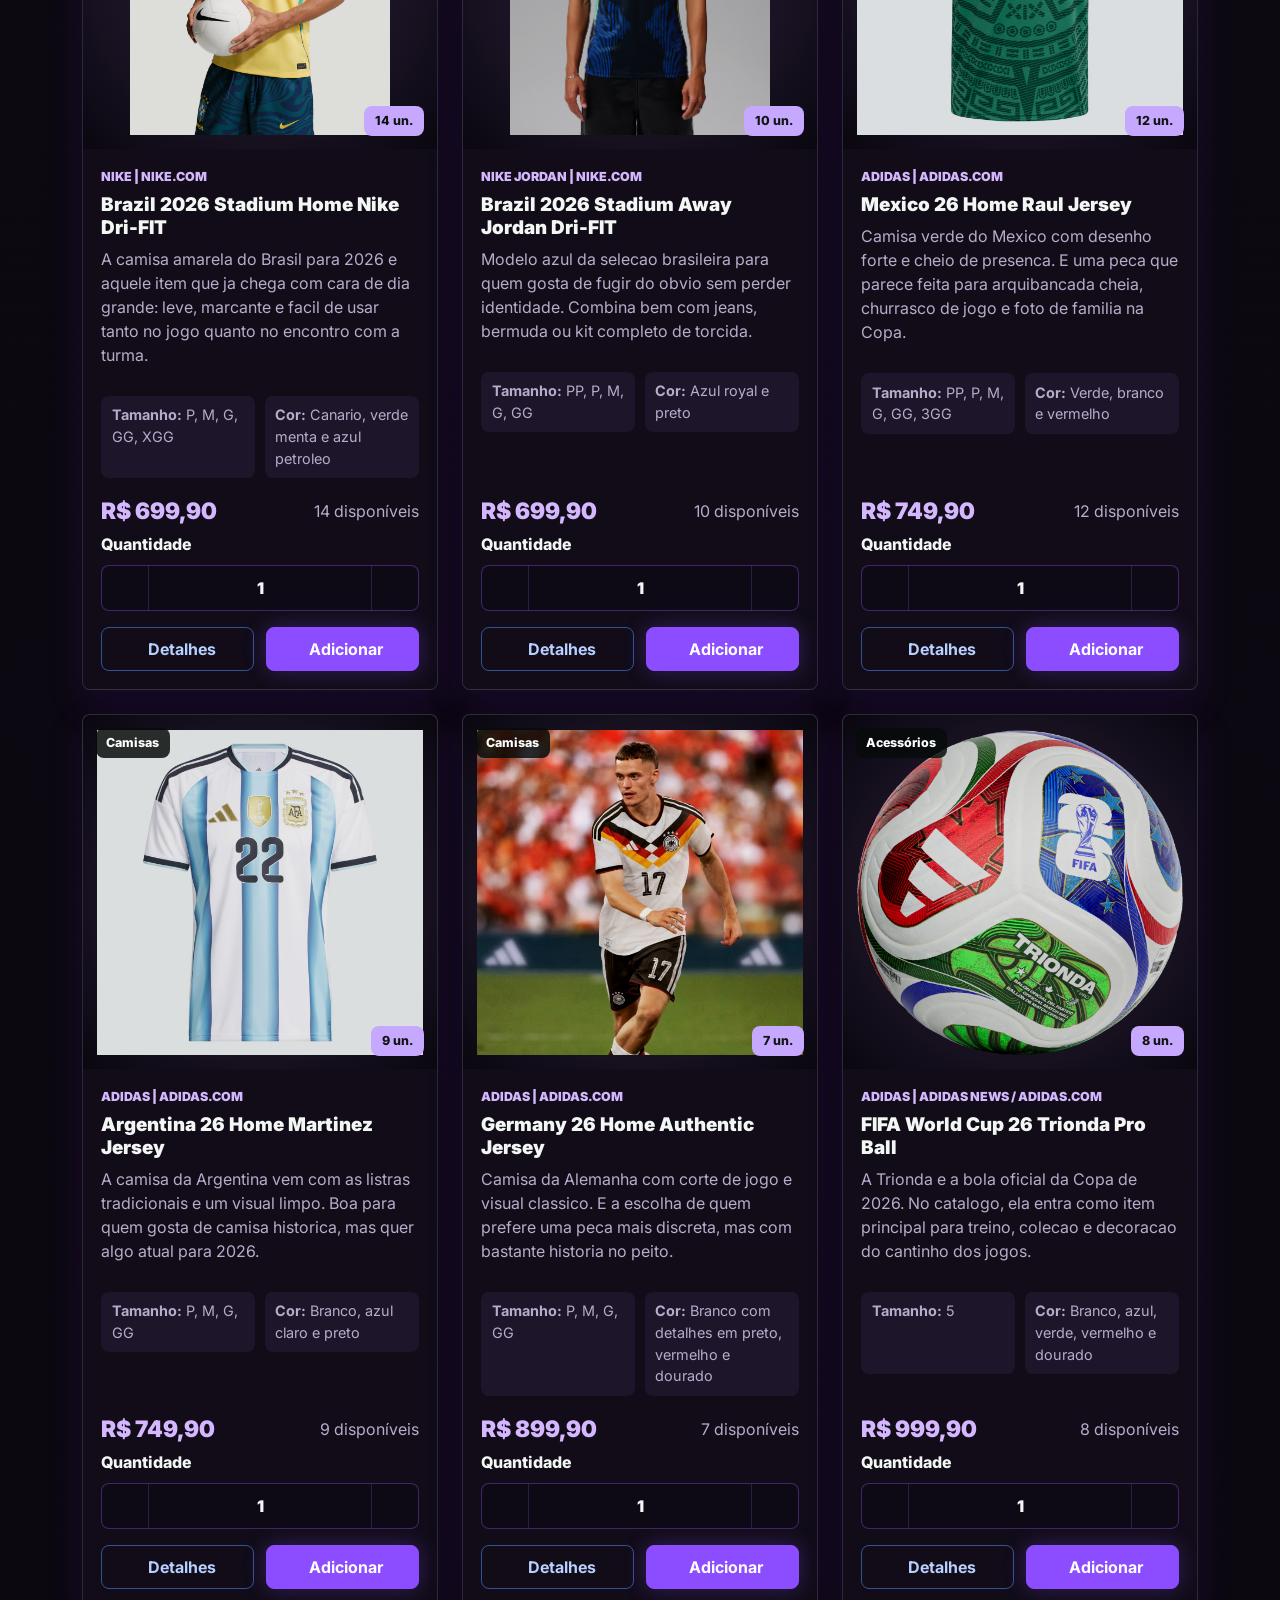
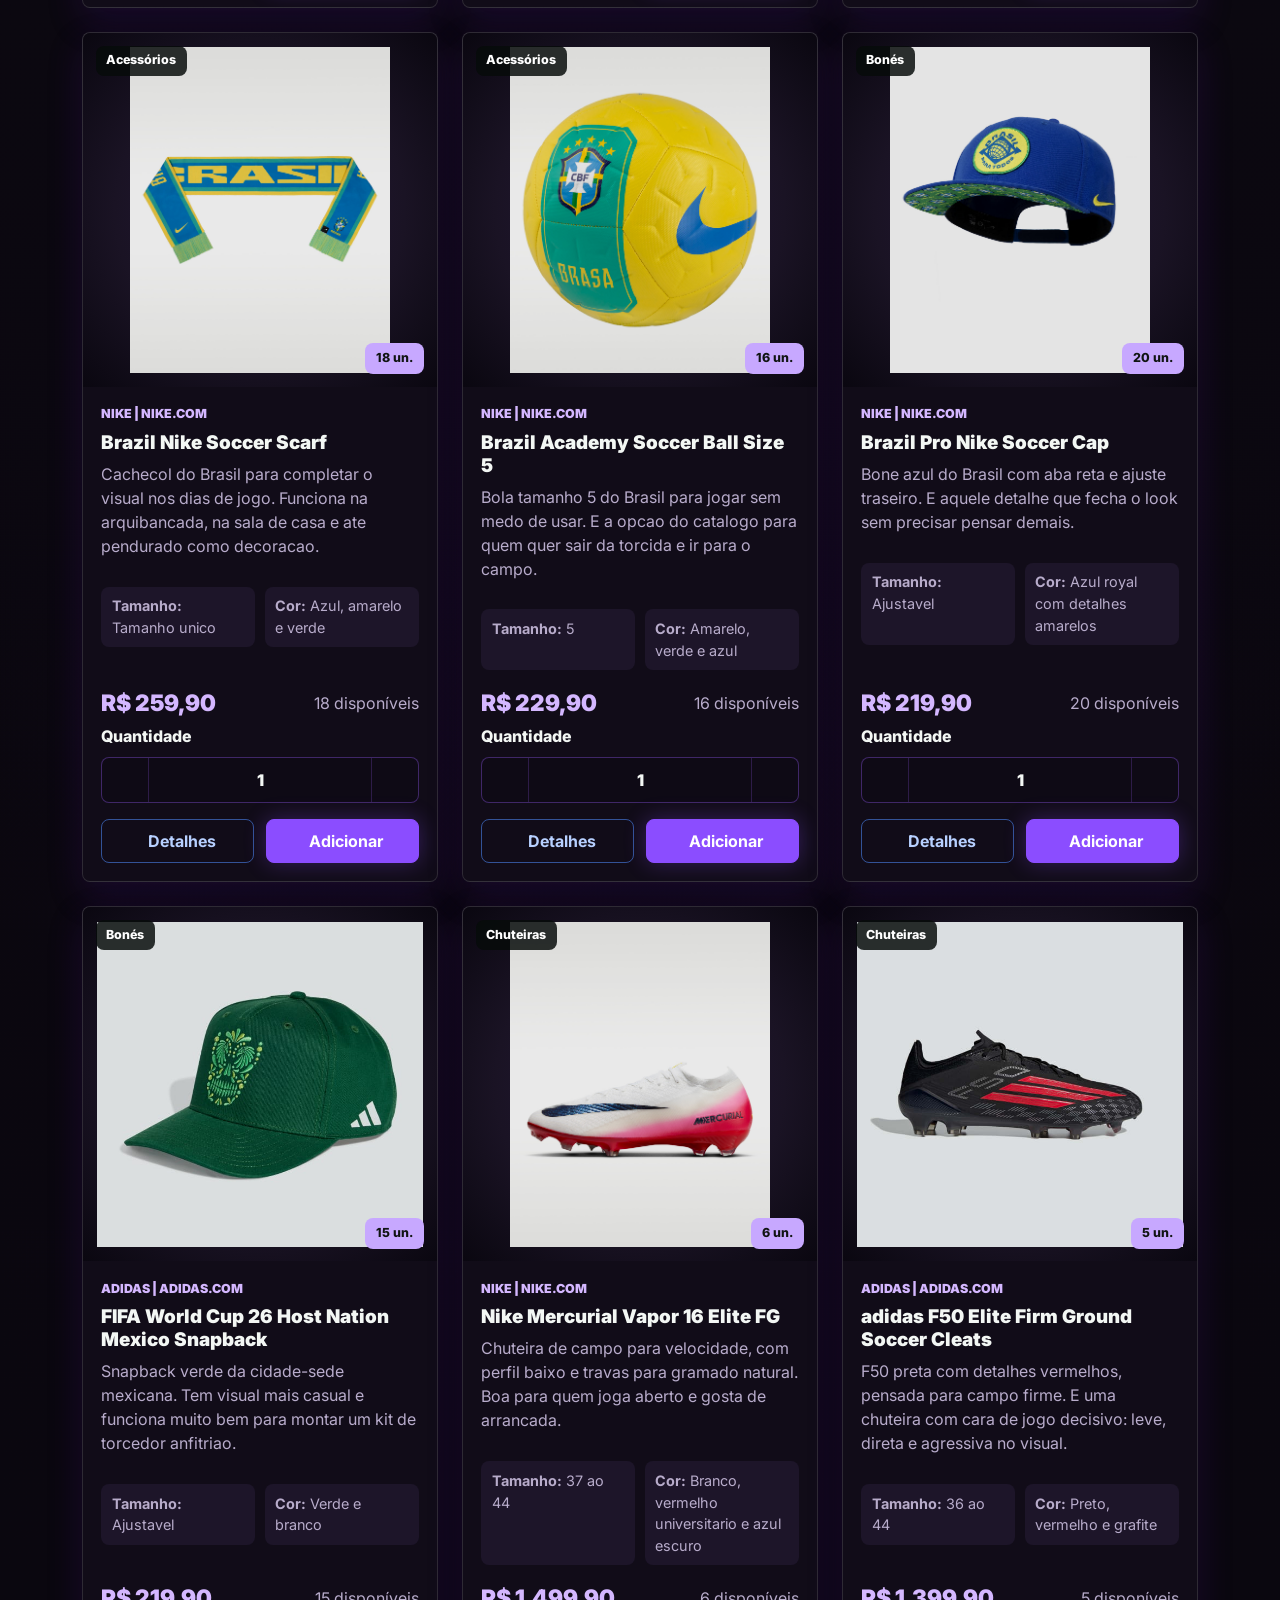
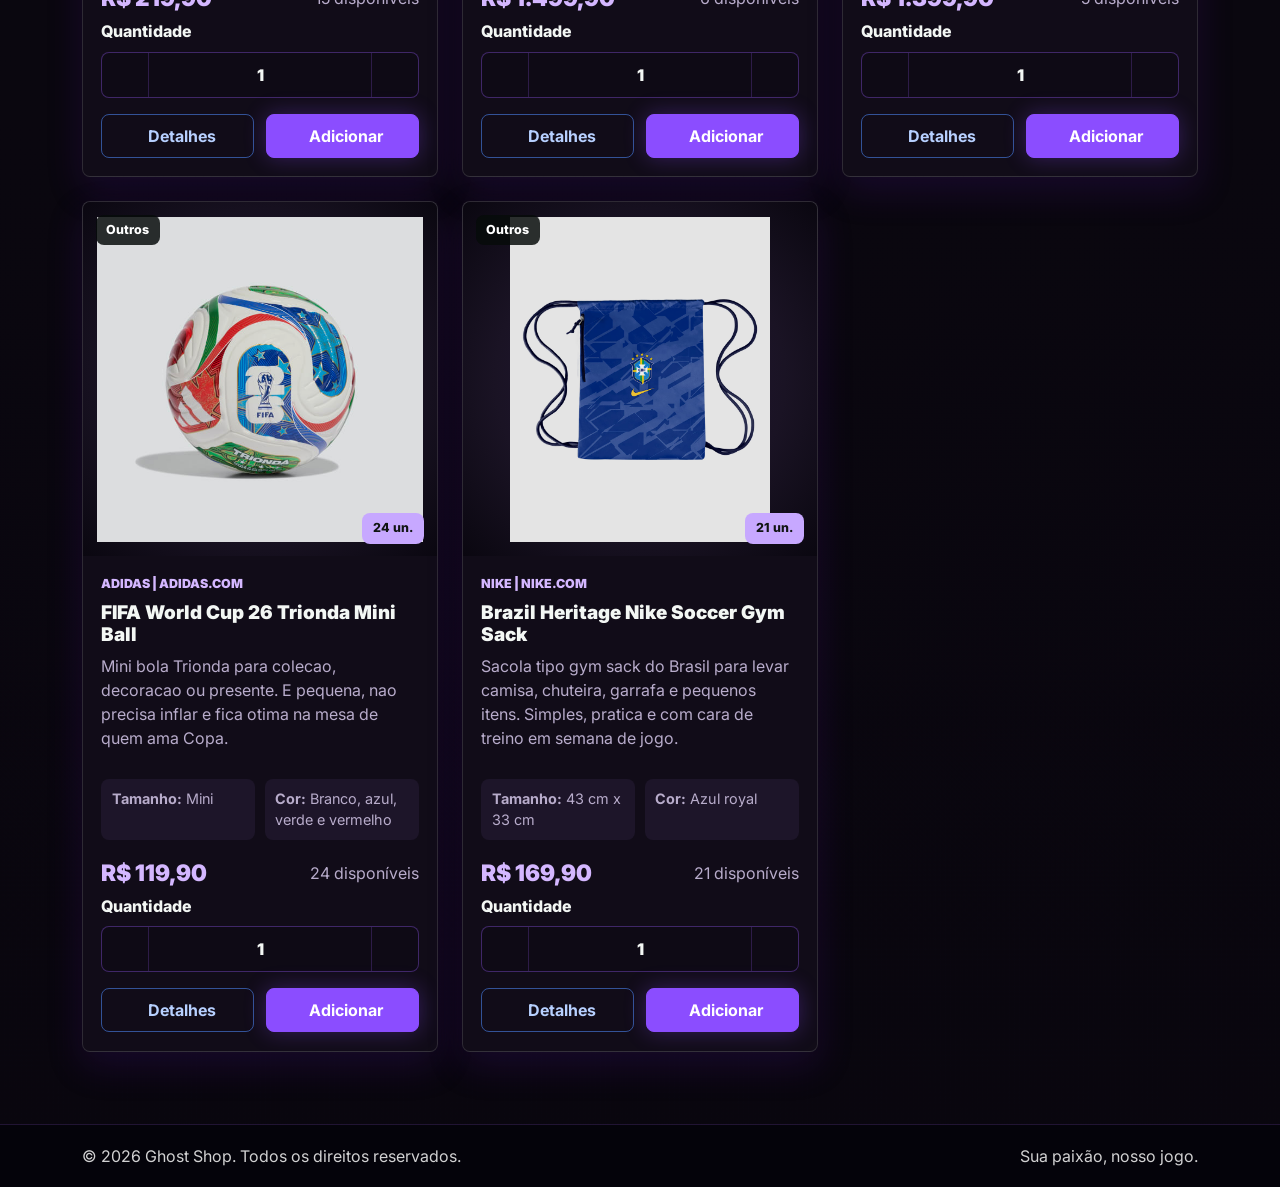
==== commit ef27184e: "Adicionar carrinho flutuante" ====
--- a/index.html
+++ b/index.html
@@ -28,11 +28,17 @@
         <button class="btn btn-cart ms-lg-3 mt-3 mt-lg-0" type="button" data-bs-toggle="offcanvas" data-bs-target="#cartOffcanvas" aria-controls="cartOffcanvas">
           <i data-lucide="shopping-cart" aria-hidden="true"></i>
           Carrinho
-          <span class="badge text-bg-warning ms-1" id="cartBadge">0</span>
+          <span class="badge text-bg-warning ms-1 cart-badge">0</span>
         </button>
       </div>
     </div>
   </nav>
+
+  <button class="floating-cart-btn" type="button" data-bs-toggle="offcanvas" data-bs-target="#cartOffcanvas" aria-controls="cartOffcanvas" aria-label="Abrir carrinho">
+    <i data-lucide="shopping-cart" aria-hidden="true"></i>
+    <span>Carrinho</span>
+    <span class="floating-cart-count cart-badge">0</span>
+  </button>
 
   <header class="hero-section">
     <div class="container hero-layout">
--- a/styles.css
+++ b/styles.css
@@ -22,9 +22,12 @@
   scroll-behavior: smooth;
   width: 100%;
   overflow-x: hidden;
+  background: #05040a;
 }
 
 body {
+  position: relative;
+  z-index: 0;
   width: 100%;
   min-height: 100vh;
   margin: 0;
@@ -33,12 +36,21 @@
   letter-spacing: 0;
   overflow-x: hidden;
   background:
-    linear-gradient(180deg, rgba(4, 3, 8, 0.95), rgba(18, 8, 34, 0.93)),
-    radial-gradient(circle at 16% 12%, rgba(155, 92, 255, 0.32), transparent 34rem),
-    radial-gradient(circle at 90% 28%, rgba(199, 168, 255, 0.2), transparent 28rem),
-    url("img/Logo%20copa.png") center 8rem / min(88vw, 940px) no-repeat fixed,
-    url("img/produtos/bola-trionda-pro-2026-adidas.png") right -7rem top 8rem / min(45vw, 540px) no-repeat fixed,
-    #05040a;
+    linear-gradient(180deg, rgba(4, 3, 8, 0.72), rgba(18, 8, 34, 0.78)),
+    radial-gradient(circle at 18% 12%, rgba(33, 116, 255, 0.22), transparent 34rem),
+    radial-gradient(circle at 86% 20%, rgba(155, 92, 255, 0.24), transparent 32rem),
+    linear-gradient(90deg, rgba(2, 9, 26, 0.56), rgba(16, 6, 28, 0.68));
+}
+
+body::before {
+  position: fixed;
+  inset: 0;
+  z-index: -1;
+  content: "";
+  pointer-events: none;
+  background: url("img/fundo-campo.jpg") center / cover no-repeat;
+  filter: saturate(1.45) contrast(1.08) brightness(0.82);
+  opacity: 0.4;
 }
 
 img {
@@ -139,6 +151,63 @@
 .btn-cart:hover {
   color: #ffffff;
   background: rgba(255, 255, 255, 0.16);
+}
+
+.floating-cart-btn {
+  position: fixed;
+  right: clamp(1rem, 2vw, 1.5rem);
+  bottom: clamp(1rem, 2vw, 1.5rem);
+  z-index: 1030;
+  display: inline-flex;
+  min-height: 58px;
+  align-items: center;
+  justify-content: center;
+  gap: 0.55rem;
+  padding: 0.85rem 1rem;
+  border: 1px solid rgba(199, 168, 255, 0.46);
+  border-radius: 999px;
+  color: #ffffff;
+  background:
+    linear-gradient(135deg, rgba(139, 77, 255, 0.95), rgba(80, 35, 160, 0.96)),
+    rgba(14, 9, 22, 0.94);
+  box-shadow:
+    0 16px 42px rgba(0, 0, 0, 0.42),
+    0 0 28px rgba(155, 92, 255, 0.42);
+  font-weight: 900;
+  backdrop-filter: blur(12px);
+  transition: transform 0.18s ease, box-shadow 0.18s ease, background 0.18s ease;
+}
+
+.floating-cart-btn:hover,
+.floating-cart-btn:focus-visible {
+  color: #ffffff;
+  background:
+    linear-gradient(135deg, rgba(155, 92, 255, 1), rgba(103, 52, 205, 0.98)),
+    rgba(14, 9, 22, 0.98);
+  box-shadow:
+    0 18px 48px rgba(0, 0, 0, 0.48),
+    0 0 34px rgba(199, 168, 255, 0.52);
+  outline: none;
+  transform: translateY(-2px);
+}
+
+.floating-cart-btn svg {
+  width: 1.25rem;
+  height: 1.25rem;
+}
+
+.floating-cart-count {
+  display: inline-flex;
+  min-width: 1.6rem;
+  height: 1.6rem;
+  align-items: center;
+  justify-content: center;
+  padding: 0 0.45rem;
+  border-radius: 999px;
+  color: #10051f;
+  background: #ffd45c;
+  font-size: 0.78rem;
+  line-height: 1;
 }
 
 .btn-pay {
@@ -889,24 +958,6 @@
 }
 
 @media (max-width: 991px) {
-  body {
-    background-size:
-      auto,
-      auto,
-      auto,
-      min(118vw, 760px),
-      min(72vw, 420px),
-      auto;
-    background-position:
-      center,
-      16% 12%,
-      90% 28%,
-      center 7rem,
-      right -8rem top 9rem,
-      center;
-    background-attachment: scroll;
-  }
-
   .container {
     width: min(100% - 28px, 720px);
     max-width: 720px;
@@ -1030,26 +1081,14 @@
     width: min(100% - 24px, 720px);
     margin-inline: auto;
   }
+
+  .floating-cart-btn {
+    min-height: 54px;
+    padding: 0.78rem 0.95rem;
+  }
 }
 
 @media (max-width: 575px) {
-  body {
-    background-size:
-      auto,
-      auto,
-      auto,
-      min(150vw, 620px),
-      min(82vw, 360px),
-      auto;
-    background-position:
-      center,
-      12% 10%,
-      86% 30%,
-      center 6rem,
-      right -9rem top 8rem,
-      center;
-  }
-
   .container,
   .app-navbar .container {
     width: min(100% - 24px, 100%);
@@ -1071,6 +1110,18 @@
   .navbar-toggler {
     min-width: 54px;
     min-height: 46px;
+  }
+
+  .floating-cart-btn {
+    right: 0.85rem;
+    bottom: 0.85rem;
+    min-height: 54px;
+    padding: 0.8rem;
+    border-radius: 999px;
+  }
+
+  .floating-cart-btn span:not(.floating-cart-count) {
+    display: none;
   }
 
   .hero-section {
